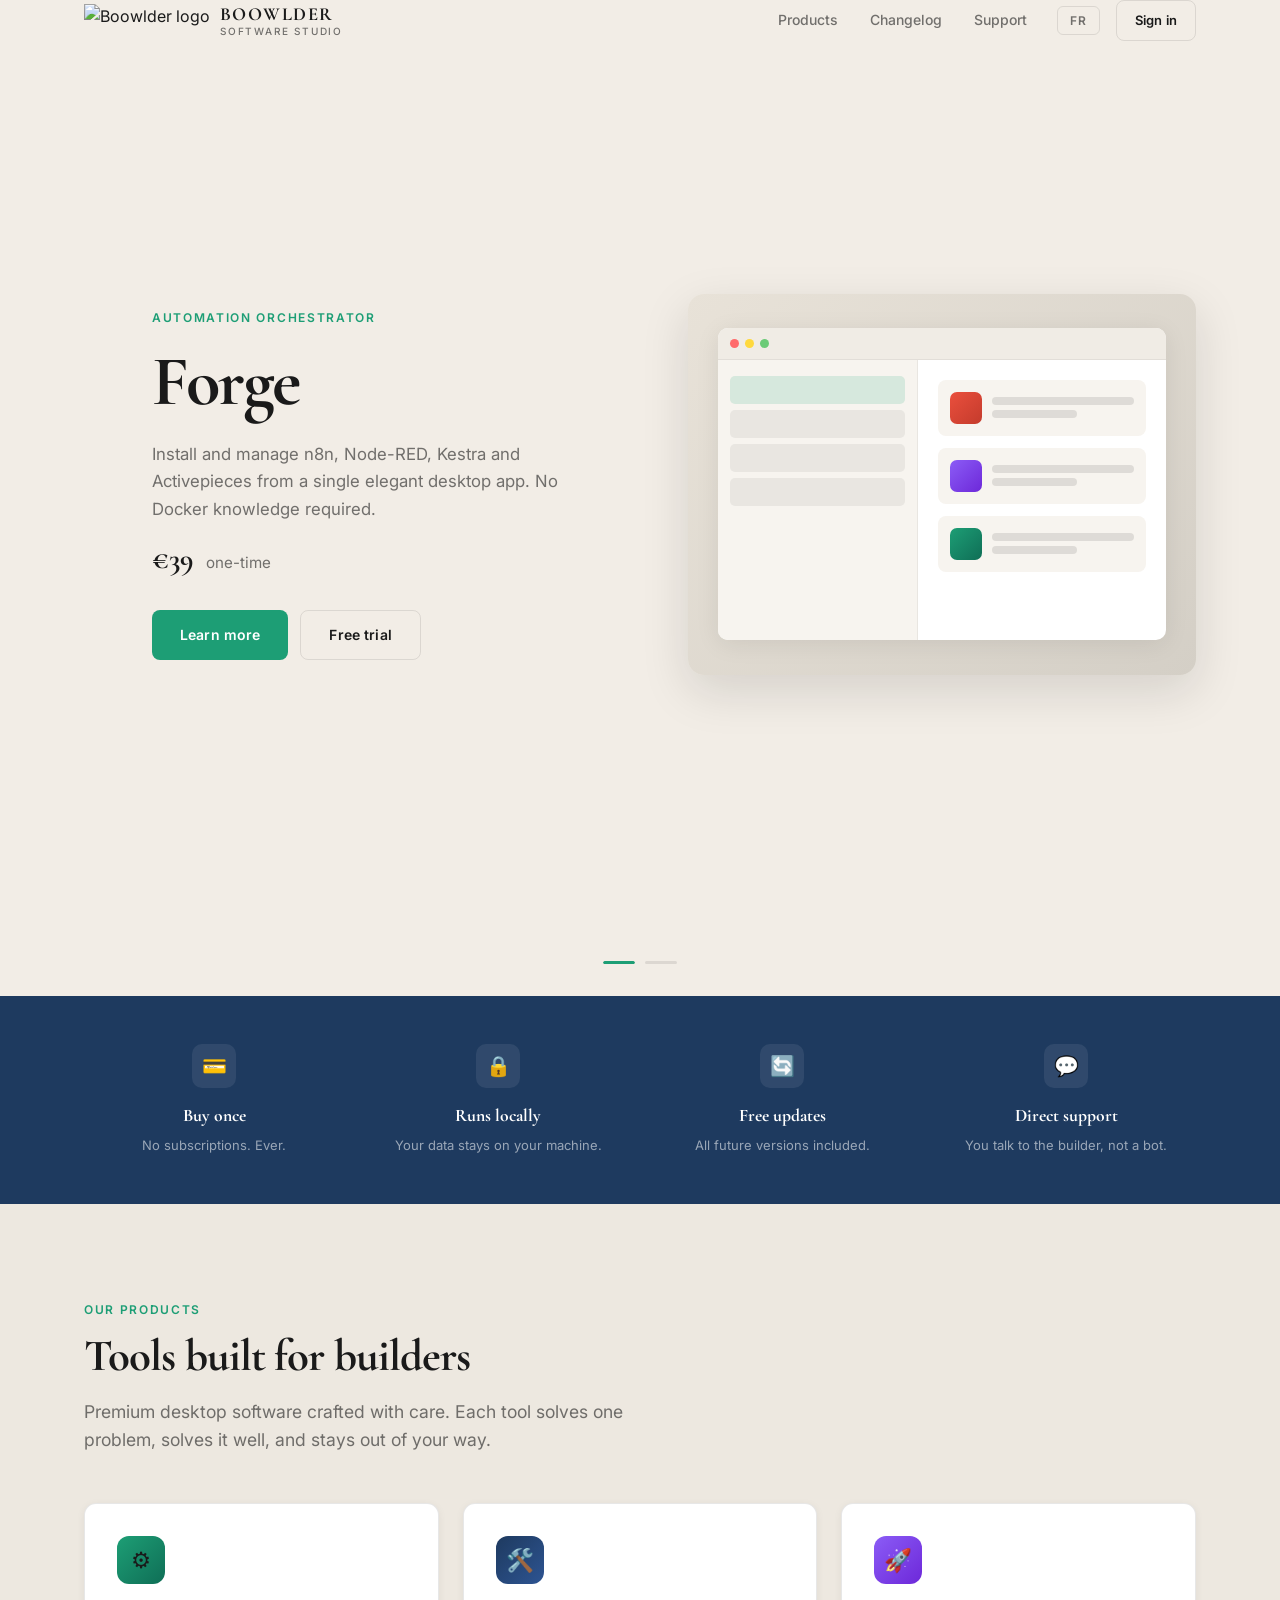
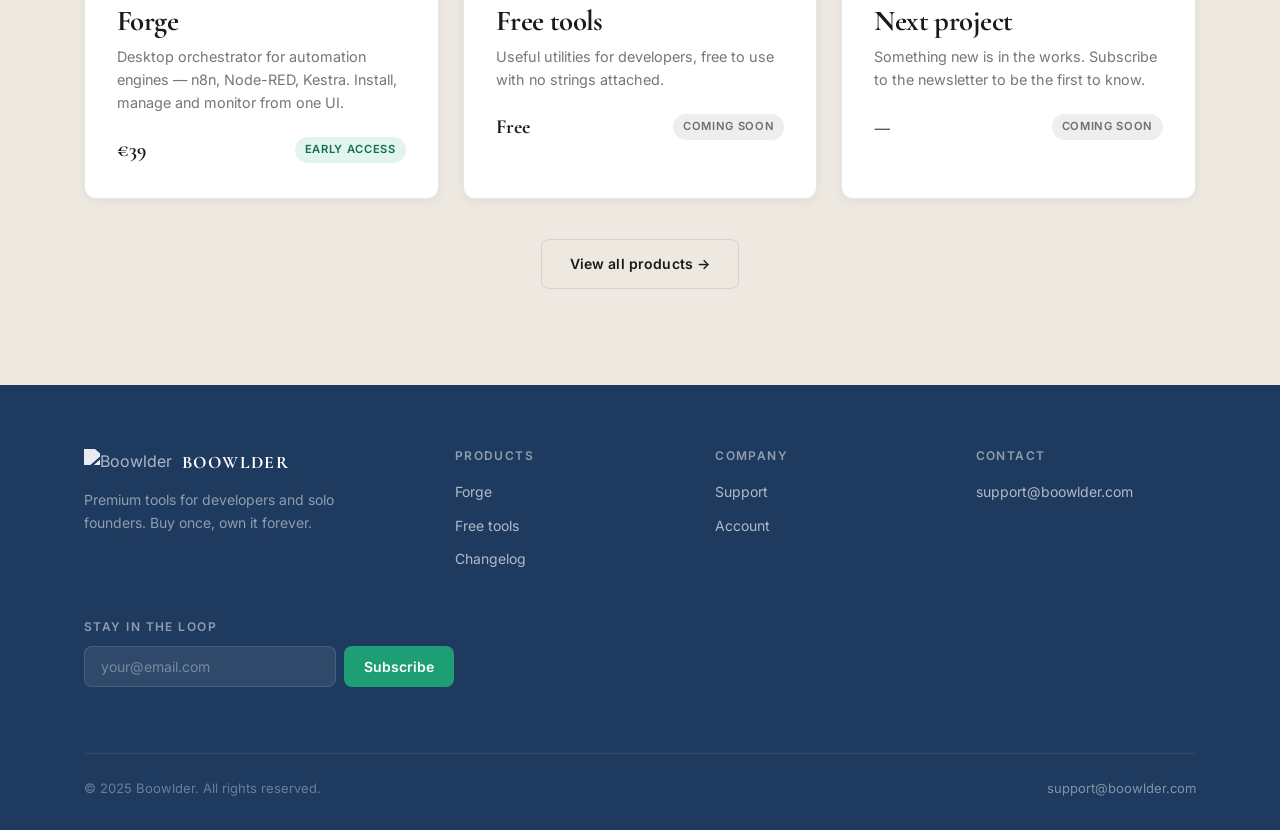
==== index.html @ d2f110fd "feat: boowlder website v1 Site vitrine complet : 7 pages HTML/CSS/JS vanilla. - index.html : hero ca" ====
<!DOCTYPE html>
<html lang="en">
<head>
  <meta charset="UTF-8">
  <meta name="viewport" content="width=device-width, initial-scale=1">
  <title>Boowlder — Software Studio</title>
  <meta name="description" content="Premium desktop tools for developers and solo founders. Buy once, runs locally, free updates forever.">
  <link rel="icon" href="assets/images/logo-boowlder.png">
  <link rel="preconnect" href="https://fonts.googleapis.com">
  <link rel="preconnect" href="https://fonts.gstatic.com" crossorigin>
  <link href="https://fonts.googleapis.com/css2?family=Cormorant+Garamond:ital,wght@0,400;0,600;0,700;1,400&family=Inter:wght@400;500;600;700&display=swap" rel="stylesheet">
  <link rel="stylesheet" href="css/main.css">
  <style>
    /* ── Hero ───────────────────────────────────────────────────────── */
    .hero {
      padding-top: 68px;
      min-height: 100vh;
      background: var(--bg);
      position: relative;
      overflow: hidden;
    }

    .carousel {
      position: relative;
      height: calc(100vh - 68px);
      min-height: 560px;
    }

    .carousel-slide {
      position: absolute;
      inset: 0;
      display: grid;
      grid-template-columns: 1fr 1fr;
      align-items: center;
      opacity: 0;
      pointer-events: none;
      transition: opacity .4s ease;
    }

    .carousel-slide.active {
      opacity: 1;
      pointer-events: auto;
    }

    .carousel-content {
      padding: 60px 48px 60px 0;
      max-width: 560px;
      margin-left: auto;
    }

    .carousel-eyebrow {
      font-size: .75rem;
      font-weight: 600;
      letter-spacing: .14em;
      text-transform: uppercase;
      color: var(--green);
      margin-bottom: 16px;
    }

    .carousel-title {
      font-size: clamp(2.8rem, 5.5vw, 4.4rem);
      font-family: var(--font-serif);
      font-weight: 700;
      color: var(--ink);
      line-height: 1.1;
      letter-spacing: -0.025em;
      margin-bottom: 20px;
    }

    .carousel-desc {
      font-size: 1.05rem;
      color: var(--ink-60);
      line-height: 1.65;
      margin-bottom: 12px;
      max-width: 440px;
    }

    .carousel-price {
      font-family: var(--font-serif);
      font-size: 1.8rem;
      font-weight: 700;
      color: var(--ink);
      margin-bottom: 28px;
    }

    .carousel-price span {
      font-size: .95rem;
      color: var(--ink-60);
      font-weight: 400;
      font-family: var(--font-sans);
      margin-left: 6px;
    }

    .carousel-actions {
      display: flex;
      gap: 12px;
      flex-wrap: wrap;
    }

    .carousel-visual {
      padding: 48px 0 48px 48px;
      display: flex;
      align-items: center;
      justify-content: center;
    }

    .carousel-mockup {
      width: 100%;
      max-width: 520px;
      aspect-ratio: 4/3;
      background: linear-gradient(135deg, #e8e2d8 0%, #d4cfc6 100%);
      border-radius: 16px;
      box-shadow: var(--shadow-lg);
      display: flex;
      align-items: center;
      justify-content: center;
      position: relative;
      overflow: hidden;
    }

    .carousel-mockup-inner {
      width: 88%;
      height: 82%;
      background: var(--white);
      border-radius: 10px;
      box-shadow: 0 4px 24px rgba(0,0,0,.08);
      display: flex;
      flex-direction: column;
      overflow: hidden;
    }

    .mockup-bar {
      height: 32px;
      background: #f0ece5;
      border-bottom: 1px solid rgba(0,0,0,.06);
      display: flex;
      align-items: center;
      padding: 0 12px;
      gap: 6px;
      flex-shrink: 0;
    }

    .mockup-dot {
      width: 9px; height: 9px;
      border-radius: 50%;
    }

    .mockup-body {
      flex: 1;
      display: grid;
      grid-template-columns: 200px 1fr;
      overflow: hidden;
    }

    .mockup-sidebar {
      background: #f7f4ef;
      border-right: 1px solid rgba(0,0,0,.06);
      padding: 16px 12px;
      display: flex;
      flex-direction: column;
      gap: 6px;
    }

    .mockup-sidebar-item {
      height: 28px;
      background: rgba(0,0,0,.06);
      border-radius: 5px;
    }
    .mockup-sidebar-item:first-child {
      background: rgba(29,158,117,.15);
    }

    .mockup-main {
      padding: 20px;
      display: flex;
      flex-direction: column;
      gap: 12px;
    }

    .mockup-card {
      background: #f7f4ef;
      border-radius: 8px;
      padding: 12px;
      display: flex;
      gap: 10px;
      align-items: center;
    }

    .mockup-icon {
      width: 32px;
      height: 32px;
      border-radius: 7px;
      flex-shrink: 0;
    }

    .mockup-lines { flex: 1; display: flex; flex-direction: column; gap: 5px; }
    .mockup-line { height: 8px; background: rgba(0,0,0,.1); border-radius: 4px; }
    .mockup-line.short { width: 60%; }

    /* Carousel progress */
    .carousel-progress {
      position: absolute;
      bottom: 32px;
      left: 50%;
      transform: translateX(-50%);
      display: flex;
      gap: 10px;
      align-items: center;
    }

    .carousel-pip {
      width: 32px;
      height: 3px;
      background: var(--border);
      border-radius: 2px;
      overflow: hidden;
      cursor: pointer;
    }

    .carousel-pip-fill {
      height: 100%;
      background: var(--green);
      width: 0%;
      transition: width linear;
      border-radius: 2px;
    }

    .carousel-pip.active .carousel-pip-fill {
      width: 100%;
    }

    /* ── Products preview ───────────────────────────────────────────── */
    .products-grid {
      display: grid;
      grid-template-columns: repeat(3, 1fr);
      gap: 24px;
    }

    .product-card {
      cursor: pointer;
    }

    .product-card-icon {
      width: 48px;
      height: 48px;
      background: linear-gradient(135deg, var(--green), var(--teal));
      border-radius: 12px;
      display: flex;
      align-items: center;
      justify-content: center;
      margin-bottom: 20px;
      font-size: 1.4rem;
    }

    .product-card h3 {
      margin-bottom: 8px;
    }

    .product-card p {
      font-size: .9rem;
      margin-bottom: 20px;
    }

    .product-card-footer {
      display: flex;
      align-items: center;
      justify-content: space-between;
    }

    .product-price {
      font-family: var(--font-serif);
      font-size: 1.25rem;
      font-weight: 700;
      color: var(--ink);
    }

    @media (max-width: 900px) {
      .carousel { height: auto; min-height: 0; }
      .carousel-slide {
        position: relative;
        grid-template-columns: 1fr;
        opacity: 0;
        display: none;
      }
      .carousel-slide.active {
        display: grid;
        opacity: 1;
      }
      .carousel-content { padding: 48px 0 32px; margin: 0; }
      .carousel-visual { padding: 0 0 48px; }
      .products-grid { grid-template-columns: 1fr; }
    }
  </style>
</head>
<body>

<!-- ── Navigation ─────────────────────────────────────────────────── -->
<nav class="nav">
  <div class="container">
    <div class="nav-inner">
      <a href="index.html" class="nav-logo">
        <img src="assets/images/logo-boowlder.png" alt="Boowlder logo">
        <div class="nav-brand">
          <span class="nav-brand-name">Boowlder</span>
          <span class="nav-brand-sub">Software Studio</span>
        </div>
      </a>
      <nav class="nav-links">
        <a href="products.html" class="nav-link" data-en="Products" data-fr="Produits">Products</a>
        <a href="changelog.html" class="nav-link" data-en="Changelog" data-fr="Changelog">Changelog</a>
        <a href="support.html" class="nav-link" data-en="Support" data-fr="Support">Support</a>
      </nav>
      <button class="nav-lang" aria-label="Switch language">FR</button>
      <a href="account.html" class="btn btn-outline btn-sm nav-cta" data-en="Sign in" data-fr="Connexion">Sign in</a>
      <button class="nav-hamburger" aria-label="Menu" aria-expanded="false">
        <svg width="22" height="22" viewBox="0 0 22 22" fill="none">
          <path d="M3 6h16M3 11h16M3 16h16" stroke="currentColor" stroke-width="1.8" stroke-linecap="round"/>
        </svg>
      </button>
    </div>
  </div>
  <div class="nav-mobile">
    <a href="products.html" class="nav-link" data-en="Products" data-fr="Produits">Products</a>
    <a href="changelog.html" class="nav-link" data-en="Changelog" data-fr="Changelog">Changelog</a>
    <a href="support.html" class="nav-link" data-en="Support" data-fr="Support">Support</a>
    <a href="account.html" class="nav-link" data-en="Sign in" data-fr="Connexion">Sign in</a>
  </div>
</nav>

<!-- ── Hero Carousel ───────────────────────────────────────────────── -->
<section class="hero">
  <div class="container">
    <div class="carousel" id="hero-carousel">

      <!-- Slide 1 — Forge -->
      <div class="carousel-slide active">
        <div class="carousel-content">
          <div class="carousel-eyebrow" data-en="Automation Orchestrator" data-fr="Orchestrateur d'automatisation">Automation Orchestrator</div>
          <h1 class="carousel-title" data-en="Forge" data-fr="Forge">Forge</h1>
          <p class="carousel-desc" data-en="Install and manage n8n, Node-RED, Kestra and Activepieces from a single elegant desktop app. No Docker knowledge required." data-fr="Installez et gérez n8n, Node-RED, Kestra et Activepieces depuis une seule app desktop élégante. Sans Docker.">Install and manage n8n, Node-RED, Kestra and Activepieces from a single elegant desktop app. No Docker knowledge required.</p>
          <div class="carousel-price">€39 <span data-en="one-time" data-fr="paiement unique">one-time</span></div>
          <div class="carousel-actions">
            <a href="products/forge.html" class="btn btn-primary" data-en="Learn more" data-fr="Découvrir">Learn more</a>
            <a href="products/forge.html#trial" class="btn btn-outline" data-en="Free trial" data-fr="Essai gratuit">Free trial</a>
          </div>
        </div>
        <div class="carousel-visual">
          <div class="carousel-mockup">
            <div class="carousel-mockup-inner">
              <div class="mockup-bar">
                <div class="mockup-dot" style="background:#ff6b6b"></div>
                <div class="mockup-dot" style="background:#ffd93d"></div>
                <div class="mockup-dot" style="background:#6bcb77"></div>
              </div>
              <div class="mockup-body">
                <div class="mockup-sidebar">
                  <div class="mockup-sidebar-item"></div>
                  <div class="mockup-sidebar-item"></div>
                  <div class="mockup-sidebar-item"></div>
                  <div class="mockup-sidebar-item"></div>
                </div>
                <div class="mockup-main">
                  <div class="mockup-card">
                    <div class="mockup-icon" style="background:linear-gradient(135deg,#ea4f3d,#c43b2c)"></div>
                    <div class="mockup-lines">
                      <div class="mockup-line"></div>
                      <div class="mockup-line short"></div>
                    </div>
                  </div>
                  <div class="mockup-card">
                    <div class="mockup-icon" style="background:linear-gradient(135deg,#8b5cf6,#6d28d9)"></div>
                    <div class="mockup-lines">
                      <div class="mockup-line"></div>
                      <div class="mockup-line short"></div>
                    </div>
                  </div>
                  <div class="mockup-card">
                    <div class="mockup-icon" style="background:linear-gradient(135deg,#1D9E75,#0F6E56)"></div>
                    <div class="mockup-lines">
                      <div class="mockup-line"></div>
                      <div class="mockup-line short"></div>
                    </div>
                  </div>
                </div>
              </div>
            </div>
          </div>
        </div>
      </div>

      <!-- Slide 2 — Coming soon placeholder -->
      <div class="carousel-slide">
        <div class="carousel-content">
          <div class="carousel-eyebrow" data-en="Coming soon" data-fr="Bientôt disponible">Coming soon</div>
          <h1 class="carousel-title" data-en="AgentHub" data-fr="AgentHub">AgentHub</h1>
          <p class="carousel-desc" data-en="Your AI agent manager. Run, monitor and orchestrate local and cloud agents from a unified dashboard." data-fr="Gérez vos agents IA. Lancez, surveillez et orchestrez des agents locaux et cloud depuis un tableau de bord unifié.">Your AI agent manager. Run, monitor and orchestrate local and cloud agents from a unified dashboard.</p>
          <div class="carousel-price" data-en="— Coming soon" data-fr="— Bientôt">— Coming soon</div>
          <div class="carousel-actions">
            <a href="products.html" class="btn btn-primary" data-en="See all products" data-fr="Tous les produits">See all products</a>
          </div>
        </div>
        <div class="carousel-visual">
          <div class="carousel-mockup">
            <div class="carousel-mockup-inner">
              <div class="mockup-bar">
                <div class="mockup-dot" style="background:#ff6b6b"></div>
                <div class="mockup-dot" style="background:#ffd93d"></div>
                <div class="mockup-dot" style="background:#6bcb77"></div>
              </div>
              <div class="mockup-body">
                <div class="mockup-sidebar">
                  <div class="mockup-sidebar-item"></div>
                  <div class="mockup-sidebar-item"></div>
                  <div class="mockup-sidebar-item"></div>
                </div>
                <div class="mockup-main">
                  <div class="mockup-card">
                    <div class="mockup-icon" style="background:linear-gradient(135deg,#1e3a5f,#2d5492)"></div>
                    <div class="mockup-lines"><div class="mockup-line"></div><div class="mockup-line short"></div></div>
                  </div>
                  <div class="mockup-card">
                    <div class="mockup-icon" style="background:linear-gradient(135deg,#1D9E75,#0F6E56)"></div>
                    <div class="mockup-lines"><div class="mockup-line"></div><div class="mockup-line short"></div></div>
                  </div>
                </div>
              </div>
            </div>
          </div>
        </div>
      </div>

    </div><!-- /carousel -->
  </div>

  <div class="carousel-progress" id="carousel-progress"></div>
</section>

<!-- ── Values strip ────────────────────────────────────────────────── -->
<div class="values-strip">
  <div class="container">
    <div class="values-grid">
      <div class="value-item fade-in">
        <div class="value-icon">💳</div>
        <div class="value-title" data-en="Buy once" data-fr="Achat unique">Buy once</div>
        <div class="value-desc" data-en="No subscriptions. Ever." data-fr="Zéro abonnement.">No subscriptions. Ever.</div>
      </div>
      <div class="value-item fade-in fade-in-delay-1">
        <div class="value-icon">🔒</div>
        <div class="value-title" data-en="Runs locally" data-fr="Local & privé">Runs locally</div>
        <div class="value-desc" data-en="Your data stays on your machine." data-fr="Vos données restent chez vous.">Your data stays on your machine.</div>
      </div>
      <div class="value-item fade-in fade-in-delay-2">
        <div class="value-icon">🔄</div>
        <div class="value-title" data-en="Free updates" data-fr="Mises à jour gratuites">Free updates</div>
        <div class="value-desc" data-en="All future versions included." data-fr="Toutes les versions futures incluses.">All future versions included.</div>
      </div>
      <div class="value-item fade-in fade-in-delay-3">
        <div class="value-icon">💬</div>
        <div class="value-title" data-en="Direct support" data-fr="Support direct">Direct support</div>
        <div class="value-desc" data-en="You talk to the builder, not a bot." data-fr="Vous parlez au créateur, pas à un bot.">You talk to the builder, not a bot.</div>
      </div>
    </div>
  </div>
</div>

<!-- ── Products preview ────────────────────────────────────────────── -->
<section class="section-alt">
  <div class="container">
    <div class="section-label fade-in" data-en="Our products" data-fr="Nos produits">Our products</div>
    <h2 class="section-title fade-in" data-en="Tools built for builders" data-fr="Des outils pour les bâtisseurs">Tools built for builders</h2>
    <p class="section-subtitle fade-in" data-en="Premium desktop software crafted with care. Each tool solves one problem, solves it well, and stays out of your way." data-fr="Des logiciels desktop premium, pensés avec soin. Chaque outil résout un problème précis, efficacement.">Premium desktop software crafted with care. Each tool solves one problem, solves it well, and stays out of your way.</p>

    <div class="products-grid">
      <a href="products/forge.html" class="card product-card fade-in">
        <div class="product-card-icon">⚙️</div>
        <h3 data-en="Forge" data-fr="Forge">Forge</h3>
        <p data-en="Desktop orchestrator for automation engines — n8n, Node-RED, Kestra. Install, manage and monitor from one UI." data-fr="Orchestrateur desktop pour moteurs d'automatisation — n8n, Node-RED, Kestra. Installez, gérez et surveillez depuis une seule interface.">Desktop orchestrator for automation engines — n8n, Node-RED, Kestra. Install, manage and monitor from one UI.</p>
        <div class="product-card-footer">
          <div class="product-price">€39</div>
          <span class="badge badge-paid" data-en="Early access" data-fr="Accès anticipé">Early access</span>
        </div>
      </a>

      <a href="free.html" class="card product-card fade-in fade-in-delay-1">
        <div class="product-card-icon" style="background:linear-gradient(135deg,#1e3a5f,#2d5492)">🛠️</div>
        <h3 data-en="Free tools" data-fr="Outils gratuits">Free tools</h3>
        <p data-en="Useful utilities for developers, free to use with no strings attached." data-fr="Utilitaires pratiques pour développeurs, gratuits sans conditions.">Useful utilities for developers, free to use with no strings attached.</p>
        <div class="product-card-footer">
          <div class="product-price" data-en="Free" data-fr="Gratuit">Free</div>
          <span class="badge badge-soon" data-en="Coming soon" data-fr="Bientôt">Coming soon</span>
        </div>
      </a>

      <a href="products.html" class="card product-card fade-in fade-in-delay-2">
        <div class="product-card-icon" style="background:linear-gradient(135deg,#8b5cf6,#6d28d9)">🚀</div>
        <h3 data-en="Next project" data-fr="Prochain projet">Next project</h3>
        <p data-en="Something new is in the works. Subscribe to the newsletter to be the first to know." data-fr="Quelque chose de nouveau est en préparation. Abonnez-vous à la newsletter pour être parmi les premiers informés.">Something new is in the works. Subscribe to the newsletter to be the first to know.</p>
        <div class="product-card-footer">
          <div class="product-price">—</div>
          <span class="badge badge-soon" data-en="Coming soon" data-fr="Bientôt">Coming soon</span>
        </div>
      </a>
    </div>

    <div style="text-align:center;margin-top:40px">
      <a href="products.html" class="btn btn-outline fade-in" data-en="View all products →" data-fr="Voir tous les produits →">View all products →</a>
    </div>
  </div>
</section>

<!-- ── Footer ──────────────────────────────────────────────────────── -->
<footer class="footer">
  <div class="container">
    <div class="footer-grid">
      <div class="footer-brand">
        <div class="footer-logo">
          <img src="assets/images/logo-boowlder.png" alt="Boowlder">
          <span class="footer-logo-name">Boowlder</span>
        </div>
        <p class="footer-tagline" data-en="Premium tools for developers and solo founders. Buy once, own it forever." data-fr="Outils premium pour développeurs et fondateurs solo. Achetez une fois, gardez pour toujours.">Premium tools for developers and solo founders. Buy once, own it forever.</p>
      </div>
      <div class="footer-col">
        <h4 data-en="Products" data-fr="Produits">Products</h4>
        <ul>
          <li><a href="products/forge.html">Forge</a></li>
          <li><a href="free.html" data-en="Free tools" data-fr="Outils gratuits">Free tools</a></li>
          <li><a href="changelog.html">Changelog</a></li>
        </ul>
      </div>
      <div class="footer-col">
        <h4 data-en="Company" data-fr="Boowlder">Company</h4>
        <ul>
          <li><a href="support.html">Support</a></li>
          <li><a href="account.html" data-en="Account" data-fr="Compte">Account</a></li>
        </ul>
      </div>
      <div class="footer-col">
        <h4>Contact</h4>
        <ul>
          <li><a href="mailto:support@boowlder.com">support@boowlder.com</a></li>
        </ul>
      </div>
    </div>

    <div class="footer-newsletter">
      <h4 data-en="Stay in the loop" data-fr="Restez informé">Stay in the loop</h4>
      <form class="newsletter-form">
        <input type="email" class="newsletter-input" data-en="your@email.com" data-fr="votre@email.com" placeholder="your@email.com" required>
        <button type="submit" class="newsletter-btn" data-en="Subscribe" data-fr="S'inscrire">Subscribe</button>
      </form>
      <div class="newsletter-msg"></div>
    </div>

    <div class="footer-bottom">
      <span>© 2025 Boowlder. <span data-en="All rights reserved." data-fr="Tous droits réservés.">All rights reserved.</span></span>
      <a href="mailto:support@boowlder.com">support@boowlder.com</a>
    </div>
  </div>
</footer>

<script src="js/main.js"></script>
<script>
  // ── Hero carousel ──────────────────────────────────────────────────
  const slides = document.querySelectorAll('.carousel-slide')
  const progressEl = document.getElementById('carousel-progress')
  const DURATION = 9000
  let current = 0
  let timer = null
  let startTime = null

  const pips = Array.from(slides).map((_, i) => {
    const pip = document.createElement('div')
    pip.className = 'carousel-pip' + (i === 0 ? ' active' : '')
    const fill = document.createElement('div')
    fill.className = 'carousel-pip-fill'
    pip.appendChild(fill)
    pip.addEventListener('click', () => goTo(i))
    progressEl.appendChild(pip)
    return pip
  })

  function goTo(index) {
    slides[current].classList.remove('active')
    pips[current].classList.remove('active')
    pips[current].querySelector('.carousel-pip-fill').style.transition = 'none'
    pips[current].querySelector('.carousel-pip-fill').style.width = '0%'

    current = index
    slides[current].classList.add('active')
    pips[current].classList.add('active')

    clearInterval(timer)
    startProgress()
  }

  function startProgress() {
    startTime = Date.now()
    const fill = pips[current].querySelector('.carousel-pip-fill')
    fill.style.transition = 'none'
    fill.style.width = '0%'
    requestAnimationFrame(() => {
      fill.style.transition = `width ${DURATION}ms linear`
      fill.style.width = '100%'
    })
    timer = setTimeout(() => goTo((current + 1) % slides.length), DURATION)
  }

  startProgress()
</script>
</body>
</html>
---- css/main.css ----
/* ── Reset & Base ───────────────────────────────────────────────────── */
*, *::before, *::after { box-sizing: border-box; margin: 0; padding: 0; }

:root {
  --bg: #F2EDE6;
  --bg-alt: #EDE8E0;
  --white: #ffffff;
  --green: #1D9E75;
  --teal: #0F6E56;
  --navy: #1e3a5f;
  --ink: #1a1a1a;
  --ink-60: rgba(26,26,26,.6);
  --ink-30: rgba(26,26,26,.3);
  --border: rgba(26,26,26,.1);
  --shadow-sm: 0 2px 8px rgba(26,26,26,.06);
  --shadow-md: 0 8px 32px rgba(26,26,26,.10);
  --shadow-lg: 0 16px 48px rgba(26,26,26,.13);
  --radius: 12px;
  --radius-sm: 8px;
  --font-serif: 'Cormorant Garamond', Georgia, serif;
  --font-sans: 'Inter', system-ui, sans-serif;
  --transition: 0.25s cubic-bezier(.4,0,.2,1);
}

html { scroll-behavior: smooth; }

body {
  font-family: var(--font-sans);
  background: var(--bg);
  color: var(--ink);
  font-size: 16px;
  line-height: 1.6;
  -webkit-font-smoothing: antialiased;
}

img { max-width: 100%; display: block; }
a { color: inherit; text-decoration: none; }
ul { list-style: none; }

/* ── Typography ─────────────────────────────────────────────────────── */
.serif { font-family: var(--font-serif); }

h1, h2, h3, h4 {
  font-family: var(--font-serif);
  font-weight: 700;
  line-height: 1.15;
  letter-spacing: -0.02em;
}

h1 { font-size: clamp(2.4rem, 5vw, 4rem); }
h2 { font-size: clamp(1.8rem, 3.5vw, 2.8rem); }
h3 { font-size: clamp(1.3rem, 2.5vw, 1.8rem); }

p { color: var(--ink-60); }

/* ── Containers ─────────────────────────────────────────────────────── */
.container {
  max-width: 1160px;
  margin: 0 auto;
  padding: 0 24px;
}

.container-sm {
  max-width: 780px;
  margin: 0 auto;
  padding: 0 24px;
}

/* ── Buttons ─────────────────────────────────────────────────────────── */
.btn {
  display: inline-flex;
  align-items: center;
  gap: 8px;
  padding: 13px 28px;
  border-radius: var(--radius-sm);
  font-family: var(--font-sans);
  font-size: .875rem;
  font-weight: 600;
  letter-spacing: .01em;
  cursor: pointer;
  border: none;
  transition: var(--transition);
  white-space: nowrap;
}

.btn-primary {
  background: var(--green);
  color: #fff;
}
.btn-primary:hover { background: var(--teal); transform: translateY(-1px); box-shadow: 0 6px 20px rgba(15,110,86,.25); }

.btn-outline {
  background: transparent;
  color: var(--ink);
  border: 1.5px solid var(--border);
}
.btn-outline:hover { border-color: var(--green); color: var(--green); transform: translateY(-1px); }

.btn-ghost {
  background: transparent;
  color: var(--ink-60);
  padding: 10px 16px;
}
.btn-ghost:hover { color: var(--green); background: rgba(29,158,117,.06); }

.btn-sm { padding: 9px 18px; font-size: .8125rem; }

/* ── Nav ─────────────────────────────────────────────────────────────── */
.nav {
  position: fixed;
  top: 0; left: 0; right: 0;
  z-index: 100;
  height: 68px;
  transition: background var(--transition), backdrop-filter var(--transition), box-shadow var(--transition);
}

.nav.scrolled {
  background: rgba(242,237,230,.88);
  backdrop-filter: blur(16px);
  -webkit-backdrop-filter: blur(16px);
  box-shadow: 0 1px 0 var(--border);
}

.nav-inner {
  display: flex;
  align-items: center;
  height: 100%;
  gap: 8px;
}

.nav-logo {
  display: flex;
  align-items: center;
  gap: 10px;
  margin-right: auto;
  text-decoration: none;
}

.nav-logo img { height: 32px; width: auto; }

.nav-brand {
  display: flex;
  flex-direction: column;
  line-height: 1;
}

.nav-brand-name {
  font-family: var(--font-serif);
  font-size: 1.15rem;
  font-weight: 700;
  color: var(--ink);
  letter-spacing: 0.08em;
  text-transform: uppercase;
}

.nav-brand-sub {
  font-size: .625rem;
  font-weight: 500;
  color: var(--ink-60);
  letter-spacing: .18em;
  text-transform: uppercase;
  margin-top: 2px;
}

.nav-links {
  display: flex;
  align-items: center;
  gap: 4px;
}

.nav-link {
  padding: 8px 14px;
  font-size: .875rem;
  font-weight: 500;
  color: var(--ink-60);
  border-radius: var(--radius-sm);
  transition: var(--transition);
}

.nav-link:hover, .nav-link.active { color: var(--ink); background: rgba(26,26,26,.05); }

.nav-lang {
  margin-left: 8px;
  padding: 6px 12px;
  font-size: .75rem;
  font-weight: 600;
  letter-spacing: .08em;
  text-transform: uppercase;
  border: 1.5px solid var(--border);
  border-radius: 6px;
  cursor: pointer;
  background: transparent;
  color: var(--ink-60);
  font-family: var(--font-sans);
  transition: var(--transition);
}
.nav-lang:hover { border-color: var(--green); color: var(--green); }

.nav-cta { margin-left: 8px; }

/* Mobile nav */
.nav-hamburger {
  display: none;
  background: none;
  border: none;
  cursor: pointer;
  padding: 8px;
  color: var(--ink);
}

.nav-mobile {
  display: none;
  position: fixed;
  top: 68px; left: 0; right: 0;
  background: rgba(242,237,230,.96);
  backdrop-filter: blur(16px);
  border-bottom: 1px solid var(--border);
  padding: 16px 24px 24px;
  z-index: 99;
  flex-direction: column;
  gap: 4px;
}
.nav-mobile.open { display: flex; }
.nav-mobile .nav-link { padding: 12px 16px; width: 100%; }

/* ── Sections ────────────────────────────────────────────────────────── */
section { padding: 96px 0; }
.section-alt { background: var(--bg-alt); }
.section-white { background: var(--white); }

.section-label {
  font-size: .75rem;
  font-weight: 600;
  letter-spacing: .14em;
  text-transform: uppercase;
  color: var(--green);
  margin-bottom: 12px;
}

.section-title {
  margin-bottom: 16px;
}

.section-subtitle {
  font-size: 1.1rem;
  color: var(--ink-60);
  max-width: 540px;
  margin-bottom: 48px;
}

/* ── Cards ───────────────────────────────────────────────────────────── */
.card {
  background: var(--white);
  border: 1px solid var(--border);
  border-radius: var(--radius);
  padding: 32px;
  box-shadow: var(--shadow-sm);
  transition: transform var(--transition), box-shadow var(--transition);
}

.card:hover {
  transform: translateY(-3px);
  box-shadow: var(--shadow-md);
}

/* ── Badges ──────────────────────────────────────────────────────────── */
.badge {
  display: inline-flex;
  align-items: center;
  gap: 5px;
  padding: 4px 10px;
  border-radius: 20px;
  font-size: .7rem;
  font-weight: 600;
  letter-spacing: .06em;
  text-transform: uppercase;
}

.badge-paid { background: rgba(29,158,117,.12); color: var(--teal); }
.badge-free { background: rgba(30,58,95,.10); color: var(--navy); }
.badge-soon { background: rgba(26,26,26,.07); color: var(--ink-60); }
.badge-early { background: rgba(29,158,117,.15); color: var(--teal); }

/* ── Animations ──────────────────────────────────────────────────────── */
.fade-in {
  opacity: 0;
  transform: translateY(20px);
  transition: opacity .6s ease, transform .6s ease;
}

.fade-in.visible {
  opacity: 1;
  transform: translateY(0);
}

.fade-in-delay-1 { transition-delay: .1s; }
.fade-in-delay-2 { transition-delay: .2s; }
.fade-in-delay-3 { transition-delay: .3s; }
.fade-in-delay-4 { transition-delay: .4s; }

/* ── Footer ──────────────────────────────────────────────────────────── */
.footer {
  background: var(--navy);
  color: rgba(255,255,255,.7);
  padding: 64px 0 32px;
}

.footer-grid {
  display: grid;
  grid-template-columns: 1.5fr repeat(3, 1fr);
  gap: 40px;
  margin-bottom: 48px;
}

.footer-brand { display: flex; flex-direction: column; gap: 12px; }

.footer-logo {
  display: flex;
  align-items: center;
  gap: 10px;
}

.footer-logo img {
  height: 28px;
  width: auto;
  filter: brightness(0) invert(1) opacity(.9);
}

.footer-logo-name {
  font-family: var(--font-serif);
  font-size: 1.1rem;
  font-weight: 700;
  color: #fff;
  letter-spacing: .08em;
  text-transform: uppercase;
}

.footer-tagline {
  font-size: .875rem;
  line-height: 1.6;
  color: rgba(255,255,255,.5);
  max-width: 260px;
}

.footer-col h4 {
  font-family: var(--font-sans);
  font-size: .75rem;
  font-weight: 600;
  letter-spacing: .12em;
  text-transform: uppercase;
  color: rgba(255,255,255,.5);
  margin-bottom: 16px;
}

.footer-col ul { display: flex; flex-direction: column; gap: 8px; }

.footer-col a {
  font-size: .875rem;
  color: rgba(255,255,255,.65);
  transition: color var(--transition);
}
.footer-col a:hover { color: #fff; }

.footer-newsletter { margin-bottom: 40px; }

.footer-newsletter h4 {
  font-family: var(--font-sans);
  font-size: .75rem;
  font-weight: 600;
  letter-spacing: .12em;
  text-transform: uppercase;
  color: rgba(255,255,255,.5);
  margin-bottom: 12px;
}

.newsletter-form {
  display: flex;
  gap: 8px;
  max-width: 360px;
}

.newsletter-input {
  flex: 1;
  padding: 11px 16px;
  background: rgba(255,255,255,.08);
  border: 1px solid rgba(255,255,255,.12);
  border-radius: var(--radius-sm);
  color: #fff;
  font-size: .875rem;
  font-family: var(--font-sans);
  outline: none;
  transition: border-color var(--transition);
}
.newsletter-input::placeholder { color: rgba(255,255,255,.35); }
.newsletter-input:focus { border-color: var(--green); }

.newsletter-btn {
  padding: 11px 20px;
  background: var(--green);
  color: #fff;
  border: none;
  border-radius: var(--radius-sm);
  font-size: .875rem;
  font-weight: 600;
  font-family: var(--font-sans);
  cursor: pointer;
  transition: background var(--transition);
  white-space: nowrap;
}
.newsletter-btn:hover { background: var(--teal); }

.newsletter-msg {
  font-size: .8rem;
  margin-top: 8px;
  min-height: 18px;
}
.newsletter-msg.success { color: var(--green); }
.newsletter-msg.error { color: #e66; }

.footer-bottom {
  padding-top: 24px;
  border-top: 1px solid rgba(255,255,255,.08);
  display: flex;
  align-items: center;
  justify-content: space-between;
  font-size: .8125rem;
  color: rgba(255,255,255,.35);
}

.footer-bottom a { color: rgba(255,255,255,.45); }
.footer-bottom a:hover { color: rgba(255,255,255,.8); }

/* ── Values strip ────────────────────────────────────────────────────── */
.values-strip {
  background: var(--navy);
  padding: 48px 0;
}

.values-grid {
  display: grid;
  grid-template-columns: repeat(4, 1fr);
  gap: 24px;
}

.value-item {
  text-align: center;
  color: #fff;
}

.value-icon {
  width: 44px;
  height: 44px;
  background: rgba(255,255,255,.08);
  border-radius: 10px;
  display: flex;
  align-items: center;
  justify-content: center;
  margin: 0 auto 14px;
  font-size: 1.25rem;
}

.value-title {
  font-family: var(--font-serif);
  font-size: 1.1rem;
  font-weight: 700;
  color: #fff;
  margin-bottom: 6px;
}

.value-desc {
  font-size: .8125rem;
  color: rgba(255,255,255,.55);
  line-height: 1.5;
}

/* ── Breadcrumb ──────────────────────────────────────────────────────── */
.breadcrumb {
  display: flex;
  align-items: center;
  gap: 8px;
  font-size: .8125rem;
  color: var(--ink-60);
  margin-bottom: 32px;
}

.breadcrumb a:hover { color: var(--green); }
.breadcrumb-sep { color: var(--ink-30); }

/* ── FAQ ─────────────────────────────────────────────────────────────── */
.faq-item {
  border-bottom: 1px solid var(--border);
}

.faq-question {
  width: 100%;
  text-align: left;
  background: none;
  border: none;
  cursor: pointer;
  padding: 20px 0;
  font-family: var(--font-sans);
  font-size: 1rem;
  font-weight: 500;
  color: var(--ink);
  display: flex;
  align-items: center;
  justify-content: space-between;
  gap: 16px;
  transition: color var(--transition);
}
.faq-question:hover { color: var(--green); }

.faq-arrow {
  width: 20px;
  height: 20px;
  flex-shrink: 0;
  transition: transform var(--transition);
}

.faq-item.open .faq-arrow { transform: rotate(180deg); }

.faq-answer {
  overflow: hidden;
  max-height: 0;
  transition: max-height .35s ease;
}

.faq-answer-inner {
  padding-bottom: 20px;
  color: var(--ink-60);
  font-size: .9375rem;
  line-height: 1.7;
}

/* ── Forms ───────────────────────────────────────────────────────────── */
.form-group {
  display: flex;
  flex-direction: column;
  gap: 6px;
  margin-bottom: 20px;
}

.form-label {
  font-size: .8125rem;
  font-weight: 500;
  color: var(--ink);
}

.form-input {
  padding: 12px 16px;
  background: var(--white);
  border: 1.5px solid var(--border);
  border-radius: var(--radius-sm);
  font-size: .9375rem;
  font-family: var(--font-sans);
  color: var(--ink);
  outline: none;
  transition: border-color var(--transition);
}
.form-input:focus { border-color: var(--green); }
.form-input::placeholder { color: var(--ink-30); }

/* ── Info box ────────────────────────────────────────────────────────── */
.info-box {
  background: var(--bg-alt);
  border: 1px solid var(--border);
  border-radius: var(--radius);
  padding: 20px 24px;
}

.info-row {
  display: flex;
  align-items: center;
  justify-content: space-between;
  padding: 10px 0;
  font-size: .875rem;
  border-bottom: 1px solid var(--border);
}
.info-row:last-child { border-bottom: none; }
.info-row-label { color: var(--ink-60); }
.info-row-value { font-weight: 600; color: var(--ink); }

/* ── Buy box ─────────────────────────────────────────────────────────── */
.buy-box {
  background: var(--white);
  border: 1px solid var(--border);
  border-radius: var(--radius);
  padding: 28px;
  box-shadow: var(--shadow-md);
  position: sticky;
  top: 88px;
}

.buy-price {
  font-family: var(--font-serif);
  font-size: 2.4rem;
  font-weight: 700;
  color: var(--ink);
  line-height: 1;
  margin: 12px 0 4px;
}

.buy-price-note {
  font-size: .8125rem;
  color: var(--ink-60);
  margin-bottom: 20px;
}

.buy-actions {
  display: flex;
  flex-direction: column;
  gap: 10px;
  margin-bottom: 20px;
}

.buy-actions .btn { justify-content: center; width: 100%; }

/* ── Gallery tabs ────────────────────────────────────────────────────── */
.gallery-tabs {
  display: flex;
  gap: 8px;
  margin-bottom: 16px;
}

.gallery-tab {
  padding: 7px 14px;
  border-radius: 6px;
  font-size: .8rem;
  font-weight: 500;
  cursor: pointer;
  background: none;
  border: 1px solid var(--border);
  color: var(--ink-60);
  font-family: var(--font-sans);
  transition: var(--transition);
}
.gallery-tab.active { background: var(--ink); color: #fff; border-color: var(--ink); }

.gallery-panel { display: none; }
.gallery-panel.active { display: block; }

.gallery-placeholder {
  aspect-ratio: 16/10;
  background: linear-gradient(135deg, var(--bg-alt) 0%, #ddd8d0 100%);
  border-radius: var(--radius);
  display: flex;
  align-items: center;
  justify-content: center;
  color: var(--ink-30);
  font-size: .875rem;
  border: 1px solid var(--border);
}

/* ── Steps ───────────────────────────────────────────────────────────── */
.steps { display: flex; flex-direction: column; gap: 24px; }

.step {
  display: flex;
  gap: 20px;
  align-items: flex-start;
}

.step-num {
  width: 36px;
  height: 36px;
  background: rgba(29,158,117,.12);
  border-radius: 50%;
  display: flex;
  align-items: center;
  justify-content: center;
  font-family: var(--font-serif);
  font-size: 1.1rem;
  font-weight: 700;
  color: var(--teal);
  flex-shrink: 0;
}

.step-content h4 {
  font-family: var(--font-sans);
  font-size: .9375rem;
  font-weight: 600;
  margin-bottom: 4px;
}

.step-content p { font-size: .875rem; }

/* ── Platform pills ──────────────────────────────────────────────────── */
.platform-pills {
  display: flex;
  gap: 8px;
  flex-wrap: wrap;
  margin-top: 8px;
}

.platform-pill {
  display: inline-flex;
  align-items: center;
  gap: 5px;
  padding: 4px 10px;
  background: var(--bg-alt);
  border: 1px solid var(--border);
  border-radius: 20px;
  font-size: .75rem;
  font-weight: 500;
  color: var(--ink-60);
}

/* ── Divider ─────────────────────────────────────────────────────────── */
.divider {
  height: 1px;
  background: var(--border);
  margin: 32px 0;
}

/* ── Changelog ───────────────────────────────────────────────────────── */
.changelog-entry { margin-bottom: 56px; }

.changelog-version {
  display: flex;
  align-items: center;
  gap: 12px;
  margin-bottom: 20px;
}

.changelog-tag {
  font-family: var(--font-serif);
  font-size: 1.5rem;
  font-weight: 700;
  color: var(--ink);
}

.changelog-date {
  font-size: .8125rem;
  color: var(--ink-60);
}

.changelog-list { display: flex; flex-direction: column; gap: 10px; }

.changelog-item {
  display: flex;
  gap: 12px;
  align-items: flex-start;
  font-size: .9375rem;
}

.changelog-dot {
  width: 8px;
  height: 8px;
  border-radius: 50%;
  margin-top: 6px;
  flex-shrink: 0;
}
.changelog-dot.feat { background: var(--green); }
.changelog-dot.fix { background: #e9a84c; }
.changelog-dot.chore { background: var(--ink-30); }

/* ── Auth pages ──────────────────────────────────────────────────────── */
.auth-tabs {
  display: flex;
  gap: 0;
  margin-bottom: 28px;
  border-bottom: 1px solid var(--border);
}

.auth-tab {
  padding: 12px 24px;
  font-size: .9375rem;
  font-weight: 500;
  cursor: pointer;
  background: none;
  border: none;
  border-bottom: 2px solid transparent;
  margin-bottom: -1px;
  color: var(--ink-60);
  font-family: var(--font-sans);
  transition: var(--transition);
}
.auth-tab.active { color: var(--ink); border-bottom-color: var(--green); }

.auth-panel { display: none; }
.auth-panel.active { display: block; }

/* ── Responsive ──────────────────────────────────────────────────────── */
@media (max-width: 900px) {
  .nav-links, .nav-cta { display: none; }
  .nav-hamburger { display: flex; }
  .footer-grid { grid-template-columns: 1fr 1fr; }
  .values-grid { grid-template-columns: 1fr 1fr; }
}

@media (max-width: 640px) {
  section { padding: 64px 0; }
  .footer-grid { grid-template-columns: 1fr; }
  .values-grid { grid-template-columns: 1fr 1fr; gap: 16px; }
  .newsletter-form { flex-direction: column; }
}

/* ── Print / accessibility ───────────────────────────────────────────── */
@media (prefers-reduced-motion: reduce) {
  .fade-in { transition: none; }
  .card { transition: none; }
}
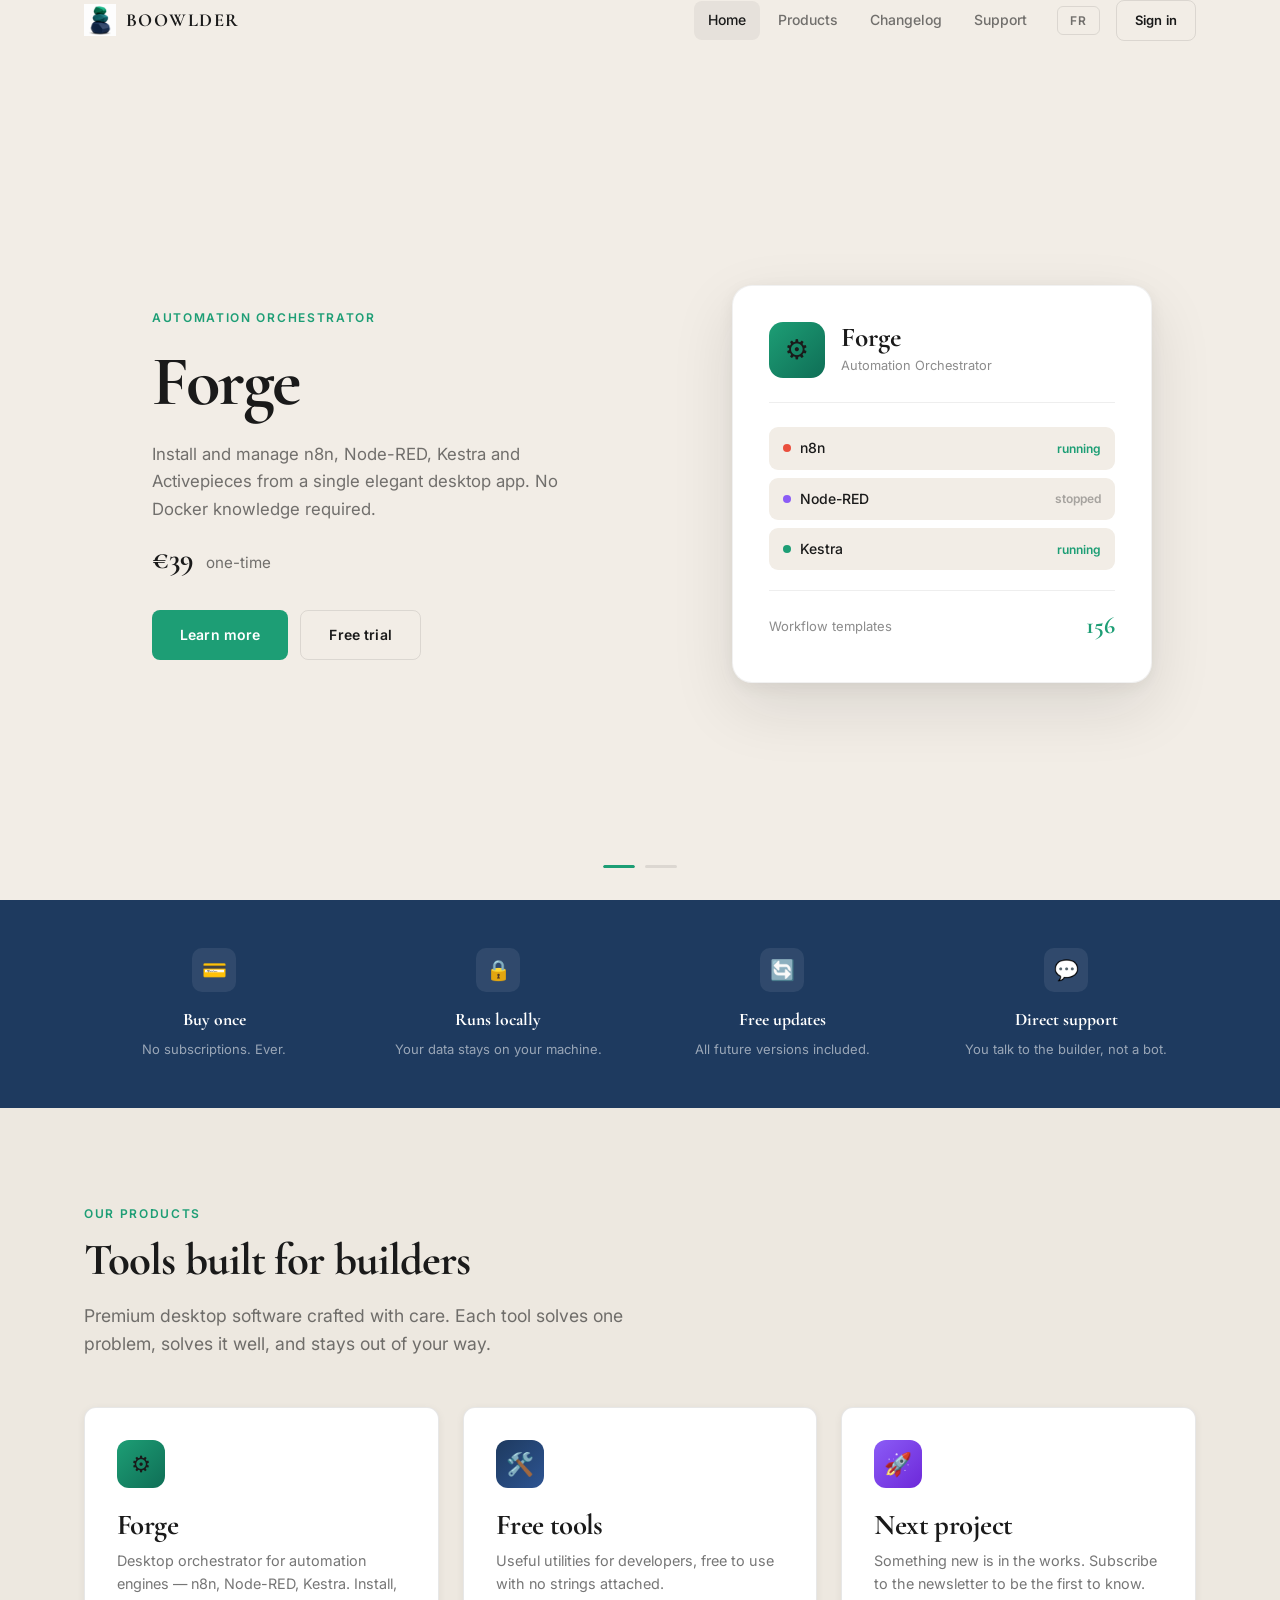
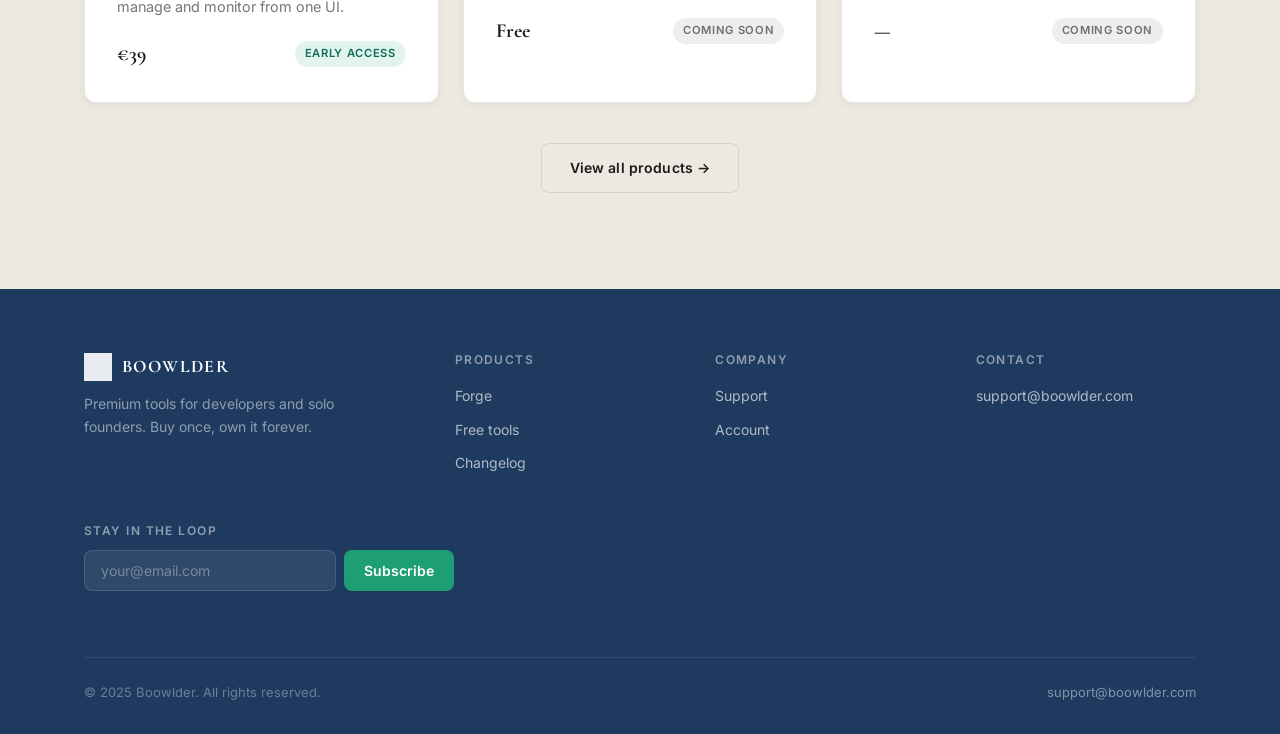
==== commit 913a653d: "fix: nav, logo, hero carousel, support contact - Nav : retire "SOFTWARE STUDIO" de toutes les pages," ====
--- a/index.html
+++ b/index.html
@@ -14,10 +14,10 @@
     /* ── Hero ───────────────────────────────────────────────────────── */
     .hero {
       padding-top: 68px;
+      padding-bottom: 0;
       min-height: 100vh;
-      background: var(--bg);
+      background: #F2EDE6;
       position: relative;
-      overflow: hidden;
     }
 
     .carousel {
@@ -104,98 +104,112 @@
       justify-content: center;
     }
 
-    .carousel-mockup {
+    .hero-visual-card {
       width: 100%;
-      max-width: 520px;
-      aspect-ratio: 4/3;
-      background: linear-gradient(135deg, #e8e2d8 0%, #d4cfc6 100%);
-      border-radius: 16px;
-      box-shadow: var(--shadow-lg);
+      max-width: 420px;
+      background: #ffffff;
+      border-radius: 20px;
+      padding: 36px;
+      box-shadow: 0 24px 64px rgba(26,26,26,.11), 0 4px 16px rgba(26,26,26,.06);
+      border: 1px solid rgba(26,26,26,.06);
+    }
+
+    .hero-visual-header {
+      display: flex;
+      align-items: center;
+      gap: 16px;
+      margin-bottom: 24px;
+      padding-bottom: 24px;
+      border-bottom: 1px solid rgba(26,26,26,.07);
+    }
+
+    .hero-visual-icon {
+      width: 56px;
+      height: 56px;
+      background: linear-gradient(135deg, #1D9E75, #0F6E56);
+      border-radius: 14px;
       display: flex;
       align-items: center;
       justify-content: center;
-      position: relative;
-      overflow: hidden;
-    }
-
-    .carousel-mockup-inner {
-      width: 88%;
-      height: 82%;
-      background: var(--white);
-      border-radius: 10px;
-      box-shadow: 0 4px 24px rgba(0,0,0,.08);
+      font-size: 1.7rem;
+      flex-shrink: 0;
+    }
+
+    .hero-visual-name {
+      font-family: 'Cormorant Garamond', Georgia, serif;
+      font-size: 1.7rem;
+      font-weight: 700;
+      color: #1a1a1a;
+      line-height: 1;
+      margin-bottom: 4px;
+    }
+
+    .hero-visual-sub {
+      font-size: .8rem;
+      color: rgba(26,26,26,.5);
+    }
+
+    .hero-visual-engines {
       display: flex;
       flex-direction: column;
-      overflow: hidden;
-    }
-
-    .mockup-bar {
-      height: 32px;
-      background: #f0ece5;
-      border-bottom: 1px solid rgba(0,0,0,.06);
-      display: flex;
-      align-items: center;
-      padding: 0 12px;
-      gap: 6px;
+      gap: 8px;
+      margin-bottom: 20px;
+    }
+
+    .hero-engine-row {
+      display: flex;
+      align-items: center;
+      justify-content: space-between;
+      padding: 10px 14px;
+      background: #F2EDE6;
+      border-radius: 9px;
+      font-size: .875rem;
+    }
+
+    .hero-engine-name {
+      display: flex;
+      align-items: center;
+      gap: 9px;
+      font-weight: 500;
+      color: #1a1a1a;
+    }
+
+    .hero-engine-dot {
+      width: 8px;
+      height: 8px;
+      border-radius: 50%;
       flex-shrink: 0;
     }
 
-    .mockup-dot {
-      width: 9px; height: 9px;
-      border-radius: 50%;
-    }
-
-    .mockup-body {
-      flex: 1;
-      display: grid;
-      grid-template-columns: 200px 1fr;
-      overflow: hidden;
-    }
-
-    .mockup-sidebar {
-      background: #f7f4ef;
-      border-right: 1px solid rgba(0,0,0,.06);
-      padding: 16px 12px;
-      display: flex;
-      flex-direction: column;
-      gap: 6px;
-    }
-
-    .mockup-sidebar-item {
-      height: 28px;
-      background: rgba(0,0,0,.06);
-      border-radius: 5px;
-    }
-    .mockup-sidebar-item:first-child {
-      background: rgba(29,158,117,.15);
-    }
-
-    .mockup-main {
-      padding: 20px;
-      display: flex;
-      flex-direction: column;
-      gap: 12px;
-    }
-
-    .mockup-card {
-      background: #f7f4ef;
-      border-radius: 8px;
-      padding: 12px;
-      display: flex;
-      gap: 10px;
-      align-items: center;
-    }
-
-    .mockup-icon {
-      width: 32px;
-      height: 32px;
-      border-radius: 7px;
-      flex-shrink: 0;
-    }
-
-    .mockup-lines { flex: 1; display: flex; flex-direction: column; gap: 5px; }
-    .mockup-line { height: 8px; background: rgba(0,0,0,.1); border-radius: 4px; }
-    .mockup-line.short { width: 60%; }
+    .hero-engine-status {
+      font-size: .75rem;
+      font-weight: 600;
+      color: #1D9E75;
+    }
+
+    .hero-engine-status.off {
+      color: rgba(26,26,26,.35);
+    }
+
+    .hero-visual-stat {
+      display: flex;
+      align-items: center;
+      justify-content: space-between;
+      padding: 16px 0 0;
+      border-top: 1px solid rgba(26,26,26,.07);
+    }
+
+    .hero-visual-stat-label {
+      font-size: .8125rem;
+      color: rgba(26,26,26,.5);
+    }
+
+    .hero-visual-stat-num {
+      font-family: 'Cormorant Garamond', Georgia, serif;
+      font-size: 1.5rem;
+      font-weight: 700;
+      color: #1D9E75;
+    }
 
     /* Carousel progress */
     .carousel-progress {
@@ -302,10 +316,10 @@
         <img src="assets/images/logo-boowlder.png" alt="Boowlder logo">
         <div class="nav-brand">
           <span class="nav-brand-name">Boowlder</span>
-          <span class="nav-brand-sub">Software Studio</span>
         </div>
       </a>
       <nav class="nav-links">
+        <a href="index.html" class="nav-link active" data-en="Home" data-fr="Accueil">Home</a>
         <a href="products.html" class="nav-link" data-en="Products" data-fr="Produits">Products</a>
         <a href="changelog.html" class="nav-link" data-en="Changelog" data-fr="Changelog">Changelog</a>
         <a href="support.html" class="nav-link" data-en="Support" data-fr="Support">Support</a>
@@ -320,6 +334,7 @@
     </div>
   </div>
   <div class="nav-mobile">
+    <a href="index.html" class="nav-link" data-en="Home" data-fr="Accueil">Home</a>
     <a href="products.html" class="nav-link" data-en="Products" data-fr="Produits">Products</a>
     <a href="changelog.html" class="nav-link" data-en="Changelog" data-fr="Changelog">Changelog</a>
     <a href="support.html" class="nav-link" data-en="Support" data-fr="Support">Support</a>
@@ -345,50 +360,46 @@
           </div>
         </div>
         <div class="carousel-visual">
-          <div class="carousel-mockup">
-            <div class="carousel-mockup-inner">
-              <div class="mockup-bar">
-                <div class="mockup-dot" style="background:#ff6b6b"></div>
-                <div class="mockup-dot" style="background:#ffd93d"></div>
-                <div class="mockup-dot" style="background:#6bcb77"></div>
-              </div>
-              <div class="mockup-body">
-                <div class="mockup-sidebar">
-                  <div class="mockup-sidebar-item"></div>
-                  <div class="mockup-sidebar-item"></div>
-                  <div class="mockup-sidebar-item"></div>
-                  <div class="mockup-sidebar-item"></div>
-                </div>
-                <div class="mockup-main">
-                  <div class="mockup-card">
-                    <div class="mockup-icon" style="background:linear-gradient(135deg,#ea4f3d,#c43b2c)"></div>
-                    <div class="mockup-lines">
-                      <div class="mockup-line"></div>
-                      <div class="mockup-line short"></div>
-                    </div>
-                  </div>
-                  <div class="mockup-card">
-                    <div class="mockup-icon" style="background:linear-gradient(135deg,#8b5cf6,#6d28d9)"></div>
-                    <div class="mockup-lines">
-                      <div class="mockup-line"></div>
-                      <div class="mockup-line short"></div>
-                    </div>
-                  </div>
-                  <div class="mockup-card">
-                    <div class="mockup-icon" style="background:linear-gradient(135deg,#1D9E75,#0F6E56)"></div>
-                    <div class="mockup-lines">
-                      <div class="mockup-line"></div>
-                      <div class="mockup-line short"></div>
-                    </div>
-                  </div>
-                </div>
+          <div class="hero-visual-card">
+            <div class="hero-visual-header">
+              <div class="hero-visual-icon">⚙️</div>
+              <div>
+                <div class="hero-visual-name">Forge</div>
+                <div class="hero-visual-sub" data-en="Automation Orchestrator" data-fr="Orchestrateur d'automatisation">Automation Orchestrator</div>
               </div>
             </div>
+            <div class="hero-visual-engines">
+              <div class="hero-engine-row">
+                <div class="hero-engine-name">
+                  <div class="hero-engine-dot" style="background:#ea4f3d"></div>
+                  n8n
+                </div>
+                <span class="hero-engine-status" data-en="running" data-fr="actif">running</span>
+              </div>
+              <div class="hero-engine-row">
+                <div class="hero-engine-name">
+                  <div class="hero-engine-dot" style="background:#8b5cf6"></div>
+                  Node-RED
+                </div>
+                <span class="hero-engine-status off" data-en="stopped" data-fr="arrêté">stopped</span>
+              </div>
+              <div class="hero-engine-row">
+                <div class="hero-engine-name">
+                  <div class="hero-engine-dot" style="background:#1D9E75"></div>
+                  Kestra
+                </div>
+                <span class="hero-engine-status" data-en="running" data-fr="actif">running</span>
+              </div>
+            </div>
+            <div class="hero-visual-stat">
+              <span class="hero-visual-stat-label" data-en="Workflow templates" data-fr="Templates">Workflow templates</span>
+              <span class="hero-visual-stat-num">156</span>
+            </div>
           </div>
         </div>
       </div>
 
-      <!-- Slide 2 — Coming soon placeholder -->
+      <!-- Slide 2 — AgentHub coming soon -->
       <div class="carousel-slide">
         <div class="carousel-content">
           <div class="carousel-eyebrow" data-en="Coming soon" data-fr="Bientôt disponible">Coming soon</div>
@@ -400,30 +411,33 @@
           </div>
         </div>
         <div class="carousel-visual">
-          <div class="carousel-mockup">
-            <div class="carousel-mockup-inner">
-              <div class="mockup-bar">
-                <div class="mockup-dot" style="background:#ff6b6b"></div>
-                <div class="mockup-dot" style="background:#ffd93d"></div>
-                <div class="mockup-dot" style="background:#6bcb77"></div>
+          <div class="hero-visual-card">
+            <div class="hero-visual-header">
+              <div class="hero-visual-icon" style="background:linear-gradient(135deg,#1e3a5f,#2d5492)">🤖</div>
+              <div>
+                <div class="hero-visual-name">AgentHub</div>
+                <div class="hero-visual-sub" data-en="AI Agent Manager" data-fr="Gestionnaire d'agents IA">AI Agent Manager</div>
               </div>
-              <div class="mockup-body">
-                <div class="mockup-sidebar">
-                  <div class="mockup-sidebar-item"></div>
-                  <div class="mockup-sidebar-item"></div>
-                  <div class="mockup-sidebar-item"></div>
+            </div>
+            <div class="hero-visual-engines">
+              <div class="hero-engine-row">
+                <div class="hero-engine-name">
+                  <div class="hero-engine-dot" style="background:#1e3a5f"></div>
+                  Claude Agent
                 </div>
-                <div class="mockup-main">
-                  <div class="mockup-card">
-                    <div class="mockup-icon" style="background:linear-gradient(135deg,#1e3a5f,#2d5492)"></div>
-                    <div class="mockup-lines"><div class="mockup-line"></div><div class="mockup-line short"></div></div>
-                  </div>
-                  <div class="mockup-card">
-                    <div class="mockup-icon" style="background:linear-gradient(135deg,#1D9E75,#0F6E56)"></div>
-                    <div class="mockup-lines"><div class="mockup-line"></div><div class="mockup-line short"></div></div>
-                  </div>
+                <span class="hero-engine-status">3 <span data-en="active" data-fr="actifs">active</span></span>
+              </div>
+              <div class="hero-engine-row">
+                <div class="hero-engine-name">
+                  <div class="hero-engine-dot" style="background:#1D9E75"></div>
+                  Local LLM
                 </div>
+                <span class="hero-engine-status off" data-en="coming soon" data-fr="bientôt">coming soon</span>
               </div>
+            </div>
+            <div class="hero-visual-stat">
+              <span class="hero-visual-stat-label" data-en="In development" data-fr="En développement">In development</span>
+              <span class="hero-visual-stat-num">2025</span>
             </div>
           </div>
         </div>
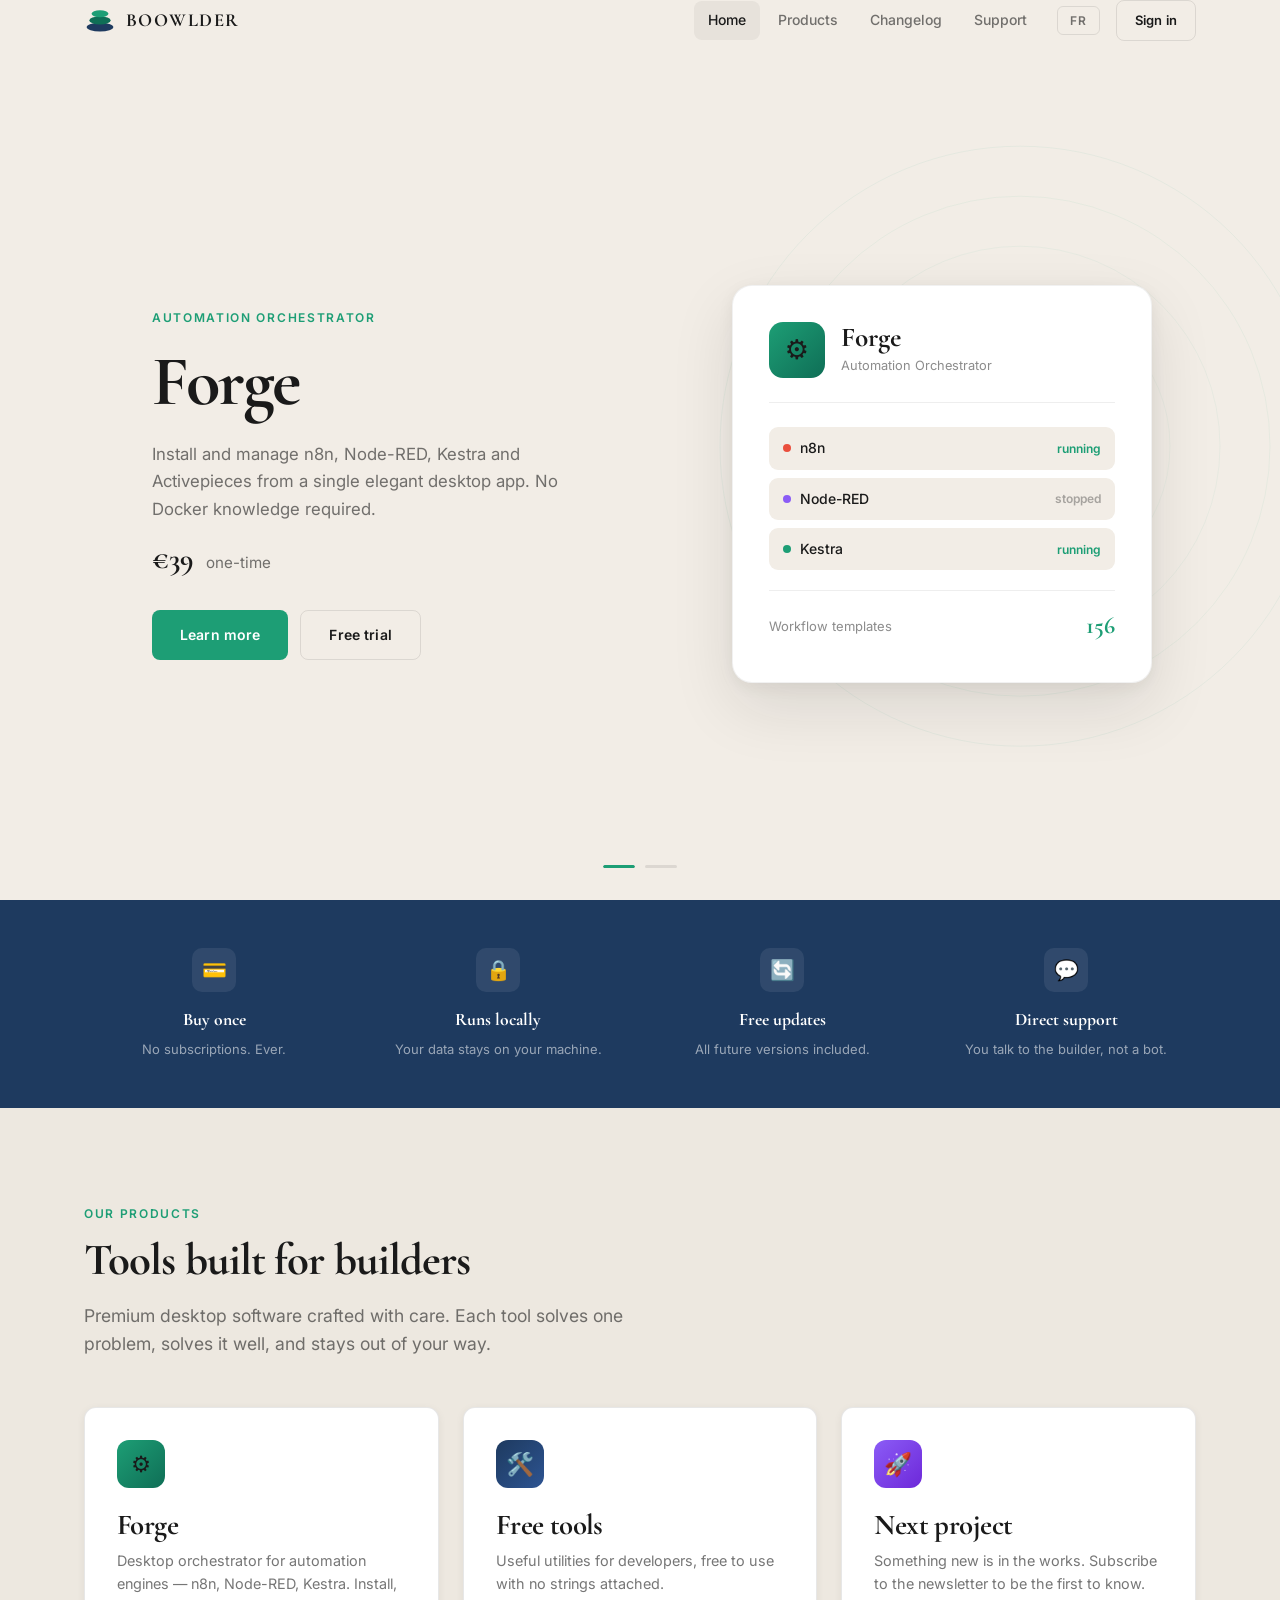
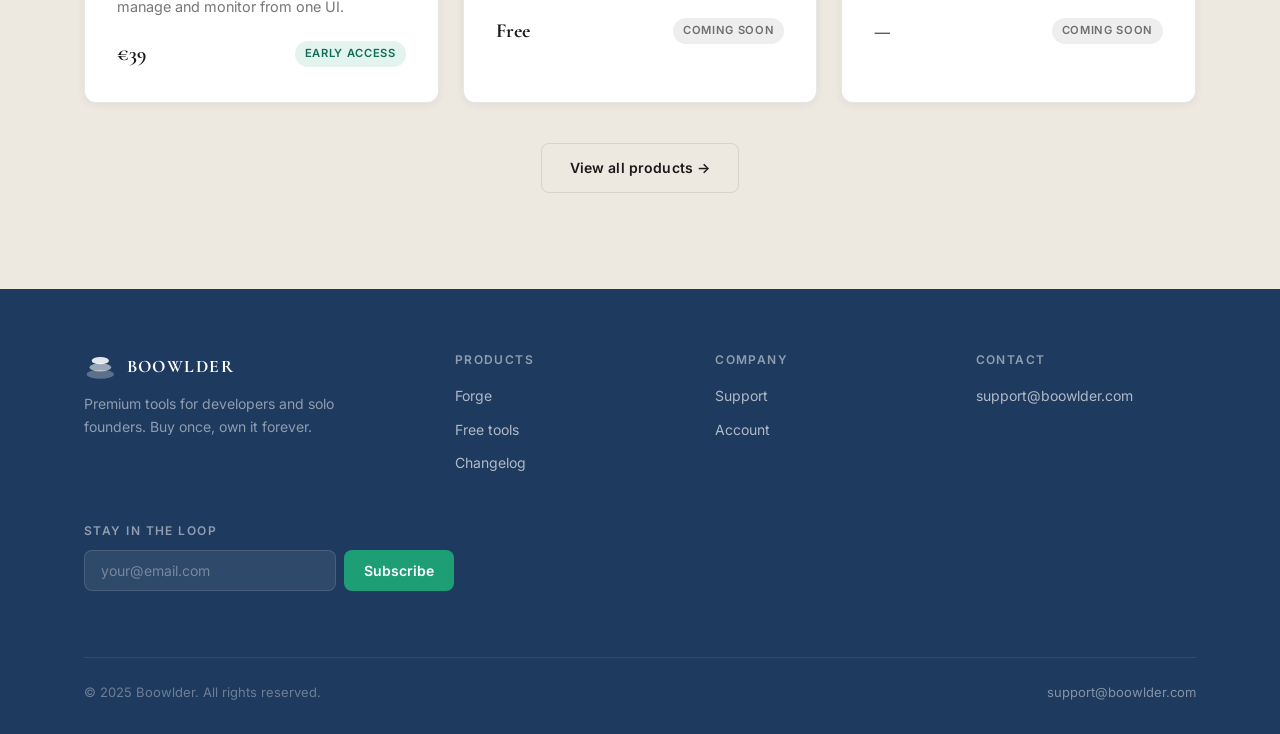
==== commit 24257e7c: "fix: fond beige, logo SVG inline, hero graphique, changelog cards - html/body : background #F2EDE6 h" ====
--- a/index.html
+++ b/index.html
@@ -18,6 +18,29 @@
       min-height: 100vh;
       background: #F2EDE6;
       position: relative;
+      overflow: hidden;
+    }
+
+    .hero-deco {
+      position: absolute;
+      right: -60px;
+      top: 50%;
+      transform: translateY(-50%);
+      pointer-events: none;
+      z-index: 0;
+      opacity: 1;
+    }
+
+    .carousel,
+    .carousel-slide,
+    .carousel-progress {
+      position: relative;
+      z-index: 1;
+    }
+
+    .carousel {
+      position: relative;
+      z-index: 1;
     }
 
     .carousel {
@@ -313,7 +336,7 @@
   <div class="container">
     <div class="nav-inner">
       <a href="index.html" class="nav-logo">
-        <img src="assets/images/logo-boowlder.png" alt="Boowlder logo">
+        <svg width="32" height="28" viewBox="0 0 36 28" fill="none" aria-hidden="true"><ellipse cx="18" cy="22" rx="15" ry="5" fill="#1e3a5f"/><ellipse cx="18" cy="14.5" rx="12" ry="4.5" fill="#0F6E56"/><ellipse cx="18" cy="7" rx="9.5" ry="4" fill="#1D9E75"/></svg>
         <div class="nav-brand">
           <span class="nav-brand-name">Boowlder</span>
         </div>
@@ -344,6 +367,20 @@
 
 <!-- ── Hero Carousel ───────────────────────────────────────────────── -->
 <section class="hero">
+
+  <!-- Decorative background SVG -->
+  <div class="hero-deco" aria-hidden="true">
+    <svg width="640" height="640" viewBox="0 0 640 640" fill="none">
+      <circle cx="320" cy="320" r="300" stroke="#1D9E75" stroke-width="1" opacity="0.06"/>
+      <circle cx="320" cy="320" r="250" stroke="#1D9E75" stroke-width="1" opacity="0.055"/>
+      <circle cx="320" cy="320" r="200" stroke="#1D9E75" stroke-width="1" opacity="0.05"/>
+      <circle cx="320" cy="320" r="150" stroke="#1D9E75" stroke-width="1" opacity="0.045"/>
+      <circle cx="320" cy="320" r="100" stroke="#1D9E75" stroke-width="1.5" opacity="0.04"/>
+      <circle cx="320" cy="320" r="52" stroke="#1D9E75" stroke-width="2" opacity="0.035"/>
+      <circle cx="320" cy="320" r="16" fill="#1D9E75" opacity="0.04"/>
+    </svg>
+  </div>
+
   <div class="container">
     <div class="carousel" id="hero-carousel">
 
@@ -528,7 +565,7 @@
     <div class="footer-grid">
       <div class="footer-brand">
         <div class="footer-logo">
-          <img src="assets/images/logo-boowlder.png" alt="Boowlder">
+          <svg width="28" height="24" viewBox="0 0 36 28" fill="none" aria-hidden="true"><ellipse cx="18" cy="22" rx="15" ry="5" fill="rgba(255,255,255,.28)"/><ellipse cx="18" cy="14.5" rx="12" ry="4.5" fill="rgba(255,255,255,.55)"/><ellipse cx="18" cy="7" rx="9.5" ry="4" fill="rgba(255,255,255,.88)"/></svg>
           <span class="footer-logo-name">Boowlder</span>
         </div>
         <p class="footer-tagline" data-en="Premium tools for developers and solo founders. Buy once, own it forever." data-fr="Outils premium pour développeurs et fondateurs solo. Achetez une fois, gardez pour toujours.">Premium tools for developers and solo founders. Buy once, own it forever.</p>
--- a/css/main.css
+++ b/css/main.css
@@ -22,12 +22,16 @@
   --transition: 0.25s cubic-bezier(.4,0,.2,1);
 }
 
-html { scroll-behavior: smooth; }
+html {
+  scroll-behavior: smooth;
+  color-scheme: light;
+  background: #F2EDE6;
+}
 
 body {
   font-family: var(--font-sans);
-  background: var(--bg);
-  color: var(--ink);
+  background: #F2EDE6;
+  color: #1a1a1a;
   font-size: 16px;
   line-height: 1.6;
   -webkit-font-smoothing: antialiased;
@@ -111,14 +115,17 @@
   top: 0; left: 0; right: 0;
   z-index: 100;
   height: 68px;
-  transition: background var(--transition), backdrop-filter var(--transition), box-shadow var(--transition);
+  background: #F2EDE6;
+  border-bottom: 1px solid transparent;
+  transition: background var(--transition), backdrop-filter var(--transition), box-shadow var(--transition), border-color var(--transition);
 }
 
 .nav.scrolled {
-  background: rgba(242,237,230,.88);
-  backdrop-filter: blur(16px);
-  -webkit-backdrop-filter: blur(16px);
-  box-shadow: 0 1px 0 var(--border);
+  background: rgba(242,237,230,.92);
+  backdrop-filter: blur(20px);
+  -webkit-backdrop-filter: blur(20px);
+  border-color: #ddd5c8;
+  box-shadow: 0 1px 12px rgba(26,26,26,.06);
 }
 
 .nav-inner {
@@ -320,10 +327,11 @@
   gap: 10px;
 }
 
-.footer-logo img {
+.footer-logo img,
+.footer-logo svg {
   height: 28px;
   width: auto;
-  filter: brightness(0) invert(1) opacity(.9);
+  flex-shrink: 0;
 }
 
 .footer-logo-name {
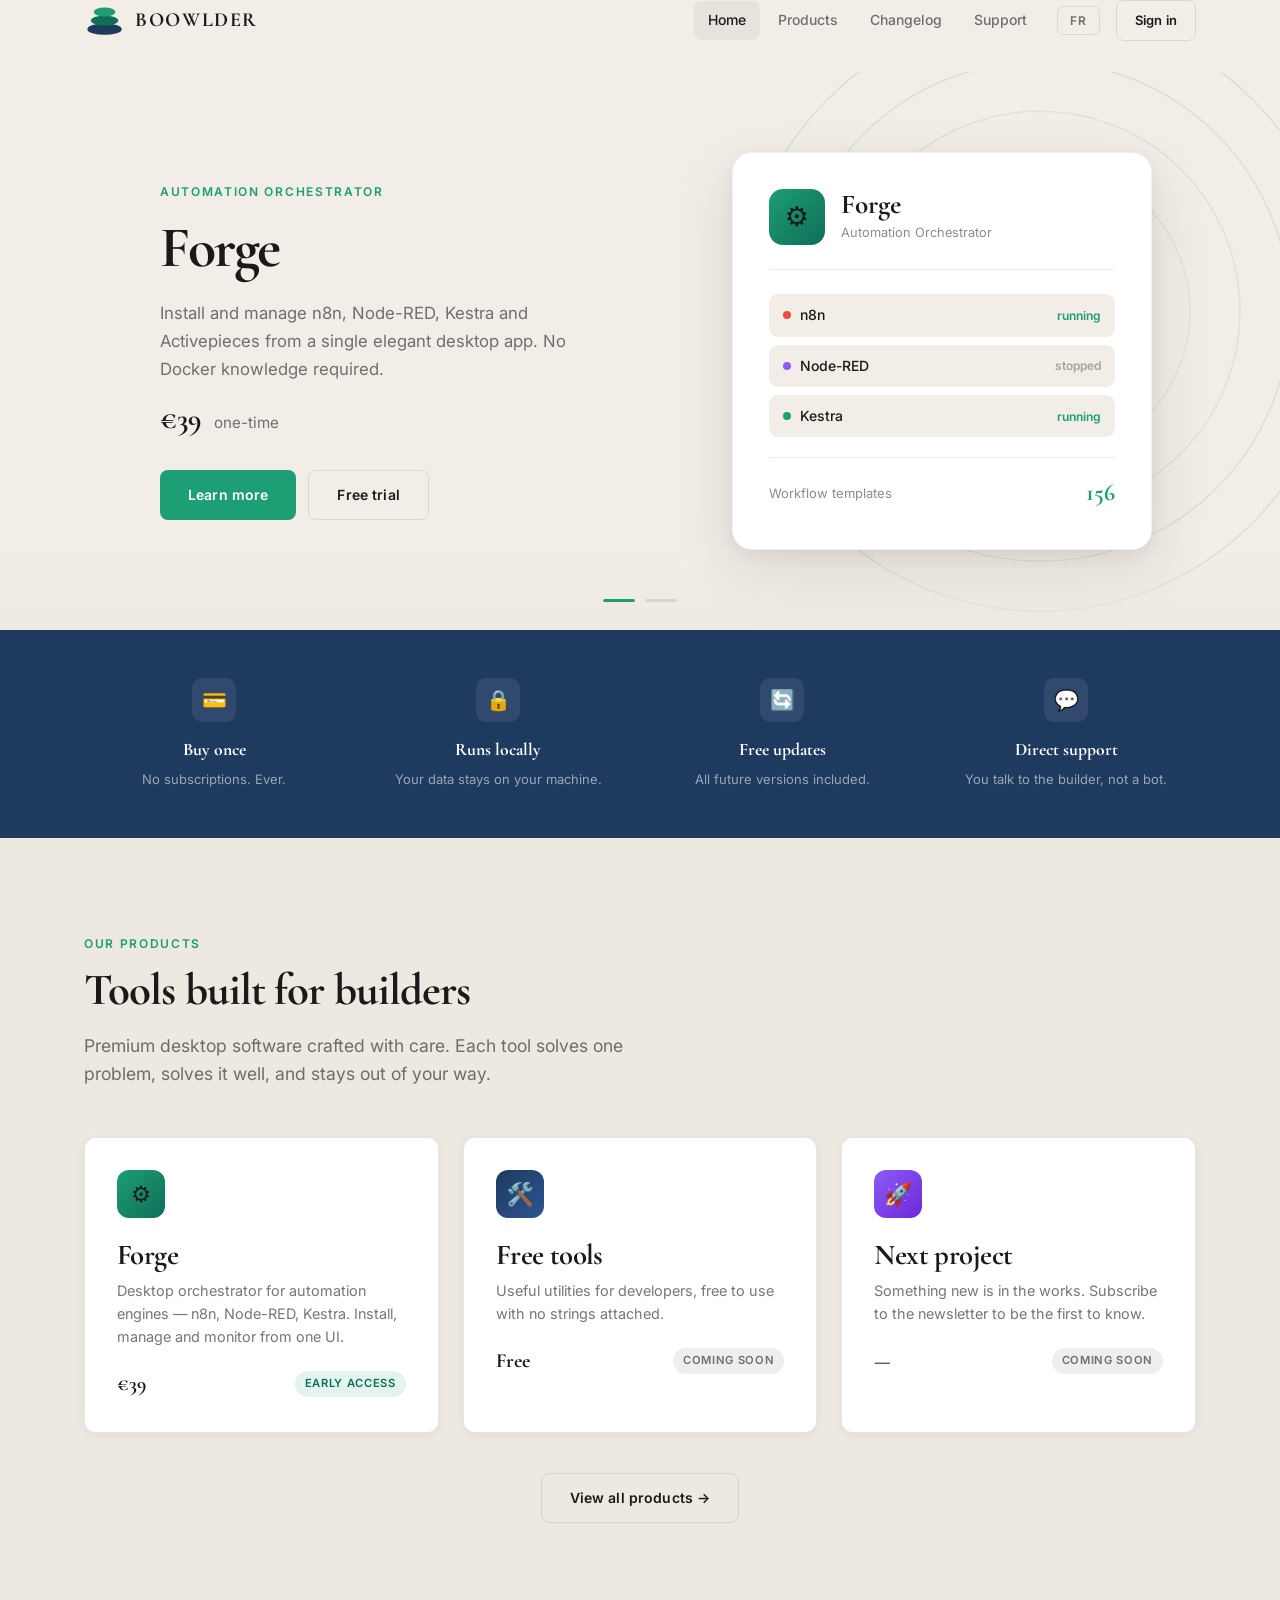
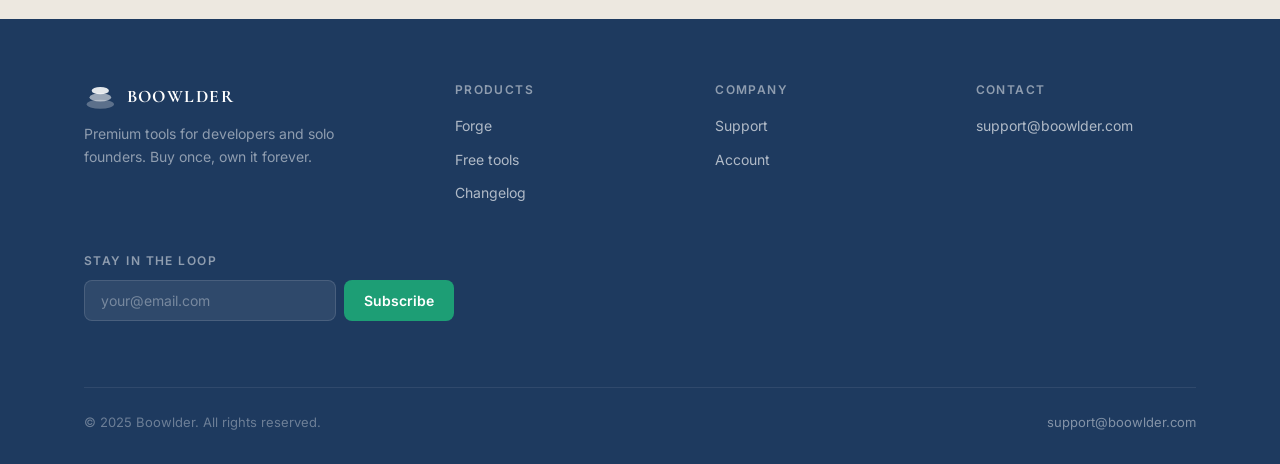
==== commit e92d213b: "fix: nav plus grande, fond beige forcé, hero moins haut Nav : - height 68px → 72px - logo SVG 36px (" ====
--- a/index.html
+++ b/index.html
@@ -13,9 +13,11 @@
   <style>
     /* ── Hero ───────────────────────────────────────────────────────── */
     .hero {
-      padding-top: 68px;
+      padding-top: 72px;
       padding-bottom: 0;
-      min-height: 100vh;
+      height: 70vh;
+      min-height: 520px;
+      max-height: 780px;
       background: #F2EDE6;
       position: relative;
       overflow: hidden;
@@ -23,12 +25,20 @@
 
     .hero-deco {
       position: absolute;
-      right: -60px;
+      right: -80px;
       top: 50%;
       transform: translateY(-50%);
       pointer-events: none;
       z-index: 0;
-      opacity: 1;
+    }
+
+    .hero-fade {
+      position: absolute;
+      bottom: 0; left: 0; right: 0;
+      height: 80px;
+      background: linear-gradient(to bottom, transparent, rgba(237,232,224,.75));
+      pointer-events: none;
+      z-index: 2;
     }
 
     .carousel,
@@ -40,13 +50,9 @@
 
     .carousel {
       position: relative;
-      z-index: 1;
-    }
-
-    .carousel {
-      position: relative;
-      height: calc(100vh - 68px);
-      min-height: 560px;
+      height: calc(70vh - 72px);
+      min-height: 448px;
+      max-height: 708px;
     }
 
     .carousel-slide {
@@ -66,7 +72,7 @@
     }
 
     .carousel-content {
-      padding: 60px 48px 60px 0;
+      padding: 36px 40px 36px 0;
       max-width: 560px;
       margin-left: auto;
     }
@@ -81,7 +87,7 @@
     }
 
     .carousel-title {
-      font-size: clamp(2.8rem, 5.5vw, 4.4rem);
+      font-size: clamp(2.4rem, 4.5vw, 3.8rem);
       font-family: var(--font-serif);
       font-weight: 700;
       color: var(--ink);
@@ -237,12 +243,13 @@
     /* Carousel progress */
     .carousel-progress {
       position: absolute;
-      bottom: 32px;
+      bottom: 28px;
       left: 50%;
       transform: translateX(-50%);
       display: flex;
       gap: 10px;
       align-items: center;
+      z-index: 3;
     }
 
     .carousel-pip {
@@ -312,7 +319,8 @@
     }
 
     @media (max-width: 900px) {
-      .carousel { height: auto; min-height: 0; }
+      .hero { height: auto; min-height: 0; max-height: none; }
+      .carousel { height: auto; min-height: 0; max-height: none; }
       .carousel-slide {
         position: relative;
         grid-template-columns: 1fr;
@@ -323,8 +331,8 @@
         display: grid;
         opacity: 1;
       }
-      .carousel-content { padding: 48px 0 32px; margin: 0; }
-      .carousel-visual { padding: 0 0 48px; }
+      .carousel-content { padding: 40px 0 24px; margin: 0; }
+      .carousel-visual { padding: 0 0 40px; }
       .products-grid { grid-template-columns: 1fr; }
     }
   </style>
@@ -371,15 +379,16 @@
   <!-- Decorative background SVG -->
   <div class="hero-deco" aria-hidden="true">
     <svg width="640" height="640" viewBox="0 0 640 640" fill="none">
-      <circle cx="320" cy="320" r="300" stroke="#1D9E75" stroke-width="1" opacity="0.06"/>
-      <circle cx="320" cy="320" r="250" stroke="#1D9E75" stroke-width="1" opacity="0.055"/>
-      <circle cx="320" cy="320" r="200" stroke="#1D9E75" stroke-width="1" opacity="0.05"/>
-      <circle cx="320" cy="320" r="150" stroke="#1D9E75" stroke-width="1" opacity="0.045"/>
-      <circle cx="320" cy="320" r="100" stroke="#1D9E75" stroke-width="1.5" opacity="0.04"/>
-      <circle cx="320" cy="320" r="52" stroke="#1D9E75" stroke-width="2" opacity="0.035"/>
-      <circle cx="320" cy="320" r="16" fill="#1D9E75" opacity="0.04"/>
+      <circle cx="320" cy="320" r="300" stroke="#1D9E75" stroke-width="1.5" opacity="0.15"/>
+      <circle cx="320" cy="320" r="250" stroke="#1D9E75" stroke-width="1.5" opacity="0.13"/>
+      <circle cx="320" cy="320" r="200" stroke="#1D9E75" stroke-width="1.5" opacity="0.11"/>
+      <circle cx="320" cy="320" r="150" stroke="#1D9E75" stroke-width="1.5" opacity="0.09"/>
+      <circle cx="320" cy="320" r="100" stroke="#1D9E75" stroke-width="2" opacity="0.08"/>
+      <circle cx="320" cy="320" r="52" stroke="#1D9E75" stroke-width="2.5" opacity="0.10"/>
+      <circle cx="320" cy="320" r="16" fill="#1D9E75" opacity="0.10"/>
     </svg>
   </div>
+  <div class="hero-fade" aria-hidden="true"></div>
 
   <div class="container">
     <div class="carousel" id="hero-carousel">
--- a/css/main.css
+++ b/css/main.css
@@ -114,7 +114,7 @@
   position: fixed;
   top: 0; left: 0; right: 0;
   z-index: 100;
-  height: 68px;
+  height: 72px;
   background: #F2EDE6;
   border-bottom: 1px solid transparent;
   transition: background var(--transition), backdrop-filter var(--transition), box-shadow var(--transition), border-color var(--transition);
@@ -143,7 +143,8 @@
   text-decoration: none;
 }
 
-.nav-logo img { height: 32px; width: auto; }
+.nav-logo img,
+.nav-logo svg { height: 36px; width: auto; }
 
 .nav-brand {
   display: flex;
@@ -153,7 +154,7 @@
 
 .nav-brand-name {
   font-family: var(--font-serif);
-  font-size: 1.15rem;
+  font-size: 1.25rem;
   font-weight: 700;
   color: var(--ink);
   letter-spacing: 0.08em;
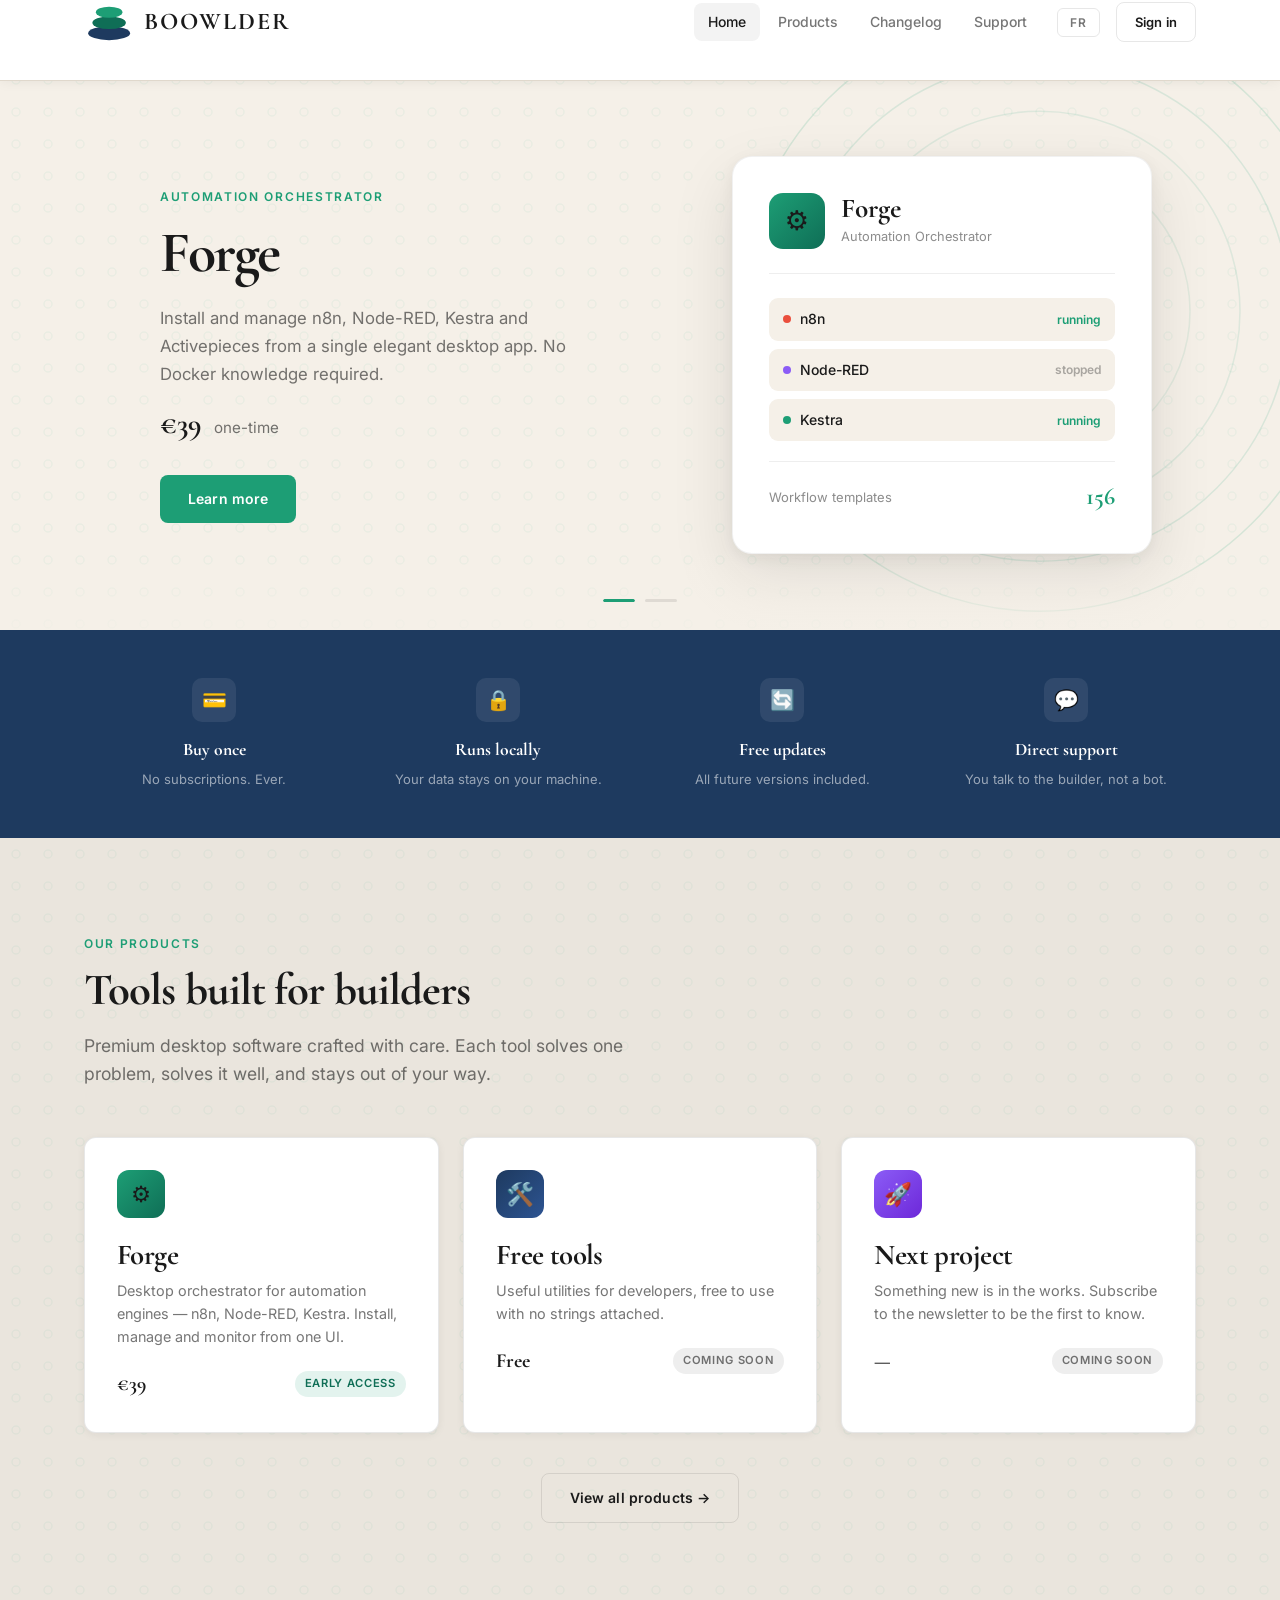
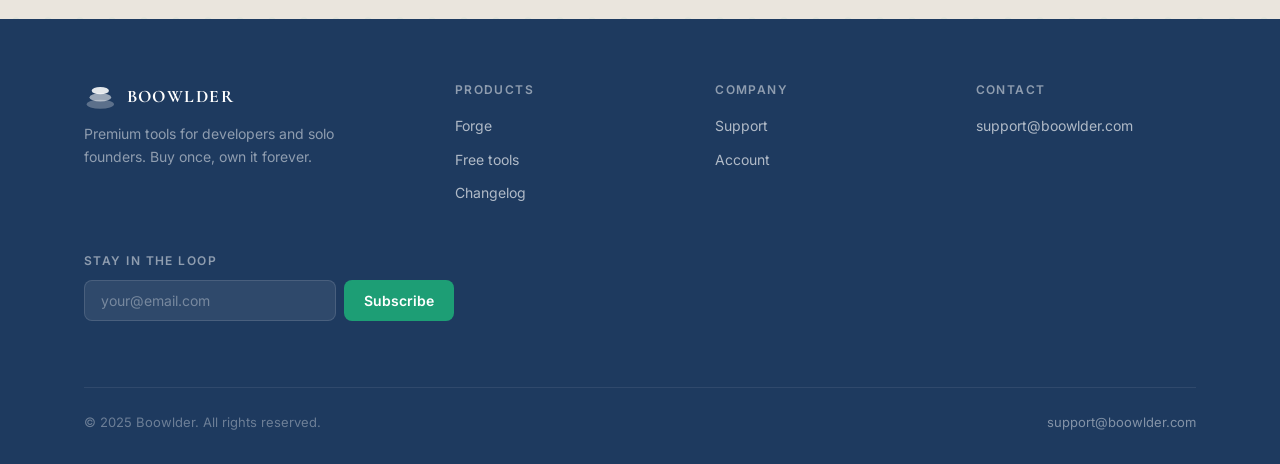
==== commit 9a5850e9: "fix: fond beige global, nav blanche, favicon galets, no essai gratuit, no remboursement, free page v" ====
--- a/index.html
+++ b/index.html
@@ -3,9 +3,9 @@
 <head>
   <meta charset="UTF-8">
   <meta name="viewport" content="width=device-width, initial-scale=1">
-  <title>Boowlder — Software Studio</title>
+  <title>Boowlder</title>
   <meta name="description" content="Premium desktop tools for developers and solo founders. Buy once, runs locally, free updates forever.">
-  <link rel="icon" href="assets/images/logo-boowlder.png">
+  <link rel="icon" type="image/svg+xml" href="data:image/svg+xml,%3Csvg xmlns='http://www.w3.org/2000/svg' width='36' height='28' viewBox='0 0 36 28' fill='none'%3E%3Cellipse cx='18' cy='22' rx='15' ry='5' fill='%231e3a5f'/%3E%3Cellipse cx='18' cy='14.5' rx='12' ry='4.5' fill='%230F6E56'/%3E%3Cellipse cx='18' cy='7' rx='9.5' ry='4' fill='%231D9E75'/%3E%3C/svg%3E">
   <link rel="preconnect" href="https://fonts.googleapis.com">
   <link rel="preconnect" href="https://fonts.gstatic.com" crossorigin>
   <link href="https://fonts.googleapis.com/css2?family=Cormorant+Garamond:ital,wght@0,400;0,600;0,700;1,400&family=Inter:wght@400;500;600;700&display=swap" rel="stylesheet">
@@ -13,12 +13,13 @@
   <style>
     /* ── Hero ───────────────────────────────────────────────────────── */
     .hero {
-      padding-top: 72px;
+      padding-top: 80px;
       padding-bottom: 0;
       height: 70vh;
       min-height: 520px;
       max-height: 780px;
-      background: #F2EDE6;
+      background-color: #F5F0E8;
+      background-image: var(--bg-pattern);
       position: relative;
       overflow: hidden;
     }
@@ -36,7 +37,7 @@
       position: absolute;
       bottom: 0; left: 0; right: 0;
       height: 80px;
-      background: linear-gradient(to bottom, transparent, rgba(237,232,224,.75));
+      background: linear-gradient(to bottom, transparent, rgba(245,240,232,.75));
       pointer-events: none;
       z-index: 2;
     }
@@ -50,8 +51,8 @@
 
     .carousel {
       position: relative;
-      height: calc(70vh - 72px);
-      min-height: 448px;
+      height: calc(70vh - 80px);
+      min-height: 440px;
       max-height: 708px;
     }
 
@@ -190,7 +191,7 @@
       align-items: center;
       justify-content: space-between;
       padding: 10px 14px;
-      background: #F2EDE6;
+      background: #F5F0E8;
       border-radius: 9px;
       font-size: .875rem;
     }
@@ -402,7 +403,6 @@
           <div class="carousel-price">€39 <span data-en="one-time" data-fr="paiement unique">one-time</span></div>
           <div class="carousel-actions">
             <a href="products/forge.html" class="btn btn-primary" data-en="Learn more" data-fr="Découvrir">Learn more</a>
-            <a href="products/forge.html#trial" class="btn btn-outline" data-en="Free trial" data-fr="Essai gratuit">Free trial</a>
           </div>
         </div>
         <div class="carousel-visual">
--- a/css/main.css
+++ b/css/main.css
@@ -2,8 +2,9 @@
 *, *::before, *::after { box-sizing: border-box; margin: 0; padding: 0; }
 
 :root {
-  --bg: #F2EDE6;
-  --bg-alt: #EDE8E0;
+  --bg: #F5F0E8;
+  --bg-alt: #EAE5DD;
+  --bg-pattern: url("data:image/svg+xml,%3Csvg xmlns='http://www.w3.org/2000/svg' width='32' height='32'%3E%3Ccircle cx='16' cy='16' r='4' stroke='%231D9E75' stroke-width='1.5' fill='none' opacity='0.05'/%3E%3C/svg%3E");
   --white: #ffffff;
   --green: #1D9E75;
   --teal: #0F6E56;
@@ -25,12 +26,14 @@
 html {
   scroll-behavior: smooth;
   color-scheme: light;
-  background: #F2EDE6;
+  background-color: #F5F0E8;
+  background-image: var(--bg-pattern);
 }
 
 body {
   font-family: var(--font-sans);
-  background: #F2EDE6;
+  background-color: #F5F0E8;
+  background-image: var(--bg-pattern);
   color: #1a1a1a;
   font-size: 16px;
   line-height: 1.6;
@@ -114,18 +117,15 @@
   position: fixed;
   top: 0; left: 0; right: 0;
   z-index: 100;
-  height: 72px;
-  background: #F2EDE6;
-  border-bottom: 1px solid transparent;
-  transition: background var(--transition), backdrop-filter var(--transition), box-shadow var(--transition), border-color var(--transition);
+  height: 80px;
+  background: #ffffff;
+  box-shadow: 0 1px 0 #e0d8cc, 0 2px 12px rgba(0,0,0,0.06);
+  transition: box-shadow var(--transition);
 }
 
 .nav.scrolled {
-  background: rgba(242,237,230,.92);
-  backdrop-filter: blur(20px);
-  -webkit-backdrop-filter: blur(20px);
-  border-color: #ddd5c8;
-  box-shadow: 0 1px 12px rgba(26,26,26,.06);
+  background: #ffffff;
+  box-shadow: 0 1px 0 #e0d8cc, 0 4px 20px rgba(0,0,0,0.10);
 }
 
 .nav-inner {
@@ -144,7 +144,7 @@
 }
 
 .nav-logo img,
-.nav-logo svg { height: 36px; width: auto; }
+.nav-logo svg { height: 44px; width: auto; }
 
 .nav-brand {
   display: flex;
@@ -154,7 +154,7 @@
 
 .nav-brand-name {
   font-family: var(--font-serif);
-  font-size: 1.25rem;
+  font-size: 1.5rem;
   font-weight: 700;
   color: var(--ink);
   letter-spacing: 0.08em;
@@ -219,8 +219,8 @@
 .nav-mobile {
   display: none;
   position: fixed;
-  top: 68px; left: 0; right: 0;
-  background: rgba(242,237,230,.96);
+  top: 80px; left: 0; right: 0;
+  background: rgba(255,255,255,.97);
   backdrop-filter: blur(16px);
   border-bottom: 1px solid var(--border);
   padding: 16px 24px 24px;
@@ -233,7 +233,7 @@
 
 /* ── Sections ────────────────────────────────────────────────────────── */
 section { padding: 96px 0; }
-.section-alt { background: var(--bg-alt); }
+.section-alt { background-color: var(--bg-alt); background-image: var(--bg-pattern); }
 .section-white { background: var(--white); }
 
 .section-label {
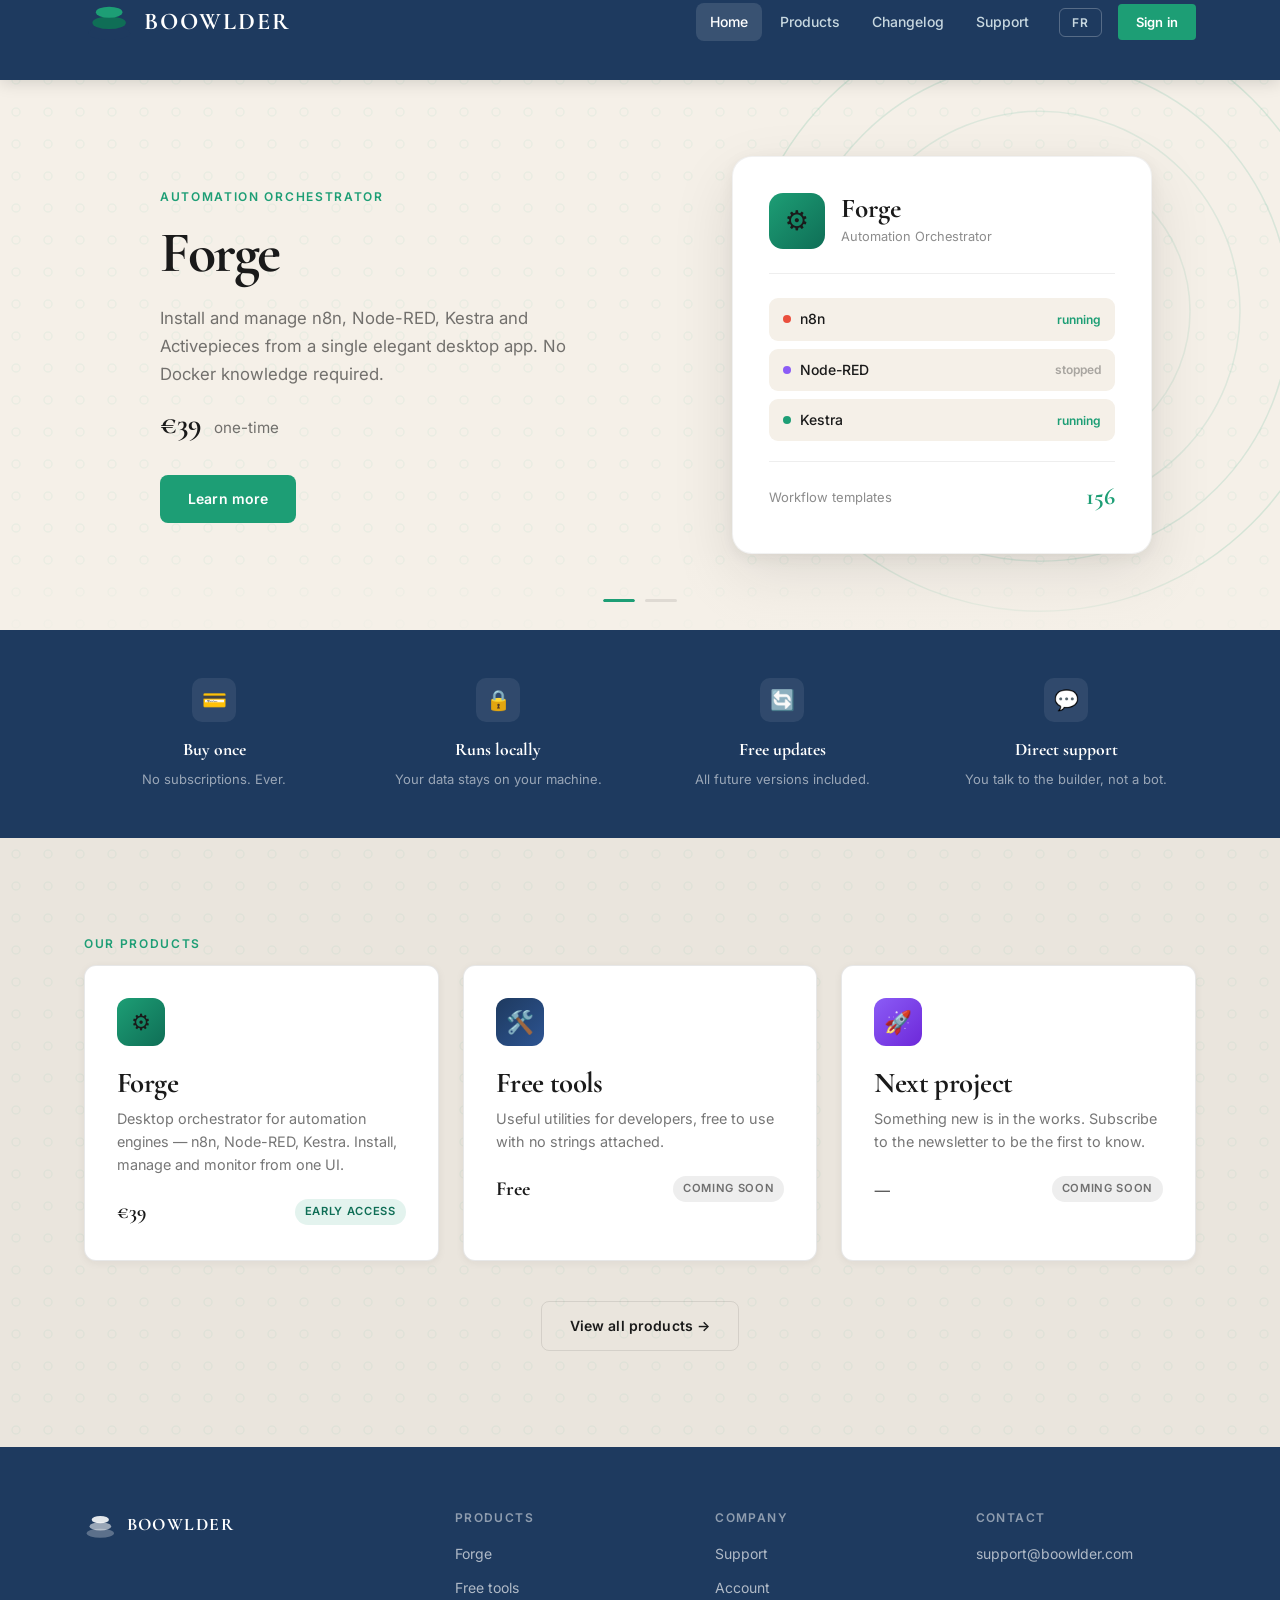
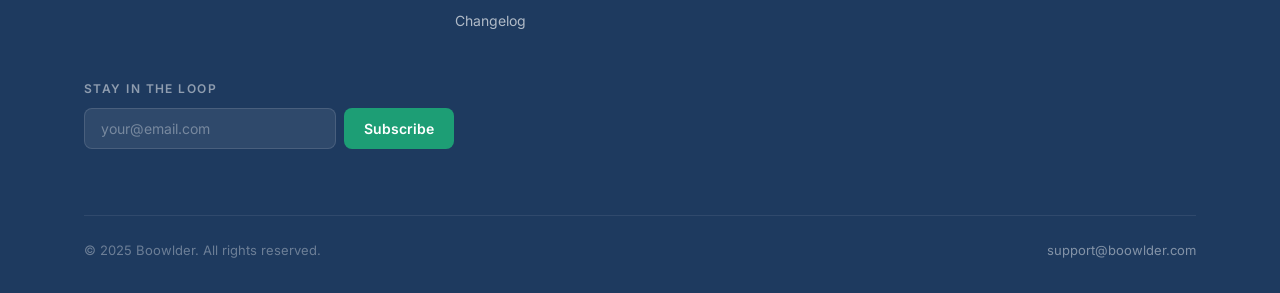
==== commit 27990731: "fix: nav navy, suppression phrases section produits et footer - Nav : fond #1e3a5f, liens #c8d8e0, B" ====
--- a/index.html
+++ b/index.html
@@ -527,8 +527,6 @@
 <section class="section-alt">
   <div class="container">
     <div class="section-label fade-in" data-en="Our products" data-fr="Nos produits">Our products</div>
-    <h2 class="section-title fade-in" data-en="Tools built for builders" data-fr="Des outils pour les bâtisseurs">Tools built for builders</h2>
-    <p class="section-subtitle fade-in" data-en="Premium desktop software crafted with care. Each tool solves one problem, solves it well, and stays out of your way." data-fr="Des logiciels desktop premium, pensés avec soin. Chaque outil résout un problème précis, efficacement.">Premium desktop software crafted with care. Each tool solves one problem, solves it well, and stays out of your way.</p>
 
     <div class="products-grid">
       <a href="products/forge.html" class="card product-card fade-in">
@@ -577,7 +575,6 @@
           <svg width="28" height="24" viewBox="0 0 36 28" fill="none" aria-hidden="true"><ellipse cx="18" cy="22" rx="15" ry="5" fill="rgba(255,255,255,.28)"/><ellipse cx="18" cy="14.5" rx="12" ry="4.5" fill="rgba(255,255,255,.55)"/><ellipse cx="18" cy="7" rx="9.5" ry="4" fill="rgba(255,255,255,.88)"/></svg>
           <span class="footer-logo-name">Boowlder</span>
         </div>
-        <p class="footer-tagline" data-en="Premium tools for developers and solo founders. Buy once, own it forever." data-fr="Outils premium pour développeurs et fondateurs solo. Achetez une fois, gardez pour toujours.">Premium tools for developers and solo founders. Buy once, own it forever.</p>
       </div>
       <div class="footer-col">
         <h4 data-en="Products" data-fr="Produits">Products</h4>
--- a/css/main.css
+++ b/css/main.css
@@ -118,14 +118,14 @@
   top: 0; left: 0; right: 0;
   z-index: 100;
   height: 80px;
-  background: #ffffff;
-  box-shadow: 0 1px 0 #e0d8cc, 0 2px 12px rgba(0,0,0,0.06);
+  background: #1e3a5f;
+  box-shadow: 0 2px 16px rgba(0,0,0,0.15);
   transition: box-shadow var(--transition);
 }
 
 .nav.scrolled {
-  background: #ffffff;
-  box-shadow: 0 1px 0 #e0d8cc, 0 4px 20px rgba(0,0,0,0.10);
+  background: #1e3a5f;
+  box-shadow: 0 2px 24px rgba(0,0,0,0.22);
 }
 
 .nav-inner {
@@ -156,7 +156,7 @@
   font-family: var(--font-serif);
   font-size: 1.5rem;
   font-weight: 700;
-  color: var(--ink);
+  color: #ffffff;
   letter-spacing: 0.08em;
   text-transform: uppercase;
 }
@@ -180,12 +180,12 @@
   padding: 8px 14px;
   font-size: .875rem;
   font-weight: 500;
-  color: var(--ink-60);
+  color: #c8d8e0;
   border-radius: var(--radius-sm);
   transition: var(--transition);
 }
 
-.nav-link:hover, .nav-link.active { color: var(--ink); background: rgba(26,26,26,.05); }
+.nav-link:hover, .nav-link.active { color: #ffffff; background: rgba(255,255,255,.12); }
 
 .nav-lang {
   margin-left: 8px;
@@ -194,17 +194,25 @@
   font-weight: 600;
   letter-spacing: .08em;
   text-transform: uppercase;
-  border: 1.5px solid var(--border);
+  border: 1.5px solid rgba(255,255,255,.25);
   border-radius: 6px;
   cursor: pointer;
   background: transparent;
-  color: var(--ink-60);
+  color: #c8d8e0;
   font-family: var(--font-sans);
   transition: var(--transition);
 }
-.nav-lang:hover { border-color: var(--green); color: var(--green); }
-
-.nav-cta { margin-left: 8px; }
+.nav-lang:hover { border-color: rgba(255,255,255,.6); color: #ffffff; }
+
+.nav-cta {
+  margin-left: 8px;
+  background: #1D9E75 !important;
+  color: #ffffff !important;
+  border: none !important;
+  border-radius: 4px !important;
+  padding: 8px 18px !important;
+}
+.nav-cta:hover { background: #0F6E56 !important; transform: translateY(-1px); box-shadow: 0 4px 12px rgba(15,110,86,.4); }
 
 /* Mobile nav */
 .nav-hamburger {
@@ -213,16 +221,16 @@
   border: none;
   cursor: pointer;
   padding: 8px;
-  color: var(--ink);
+  color: #ffffff;
 }
 
 .nav-mobile {
   display: none;
   position: fixed;
   top: 80px; left: 0; right: 0;
-  background: rgba(255,255,255,.97);
+  background: #1e3a5f;
   backdrop-filter: blur(16px);
-  border-bottom: 1px solid var(--border);
+  border-bottom: 1px solid rgba(255,255,255,.1);
   padding: 16px 24px 24px;
   z-index: 99;
   flex-direction: column;
